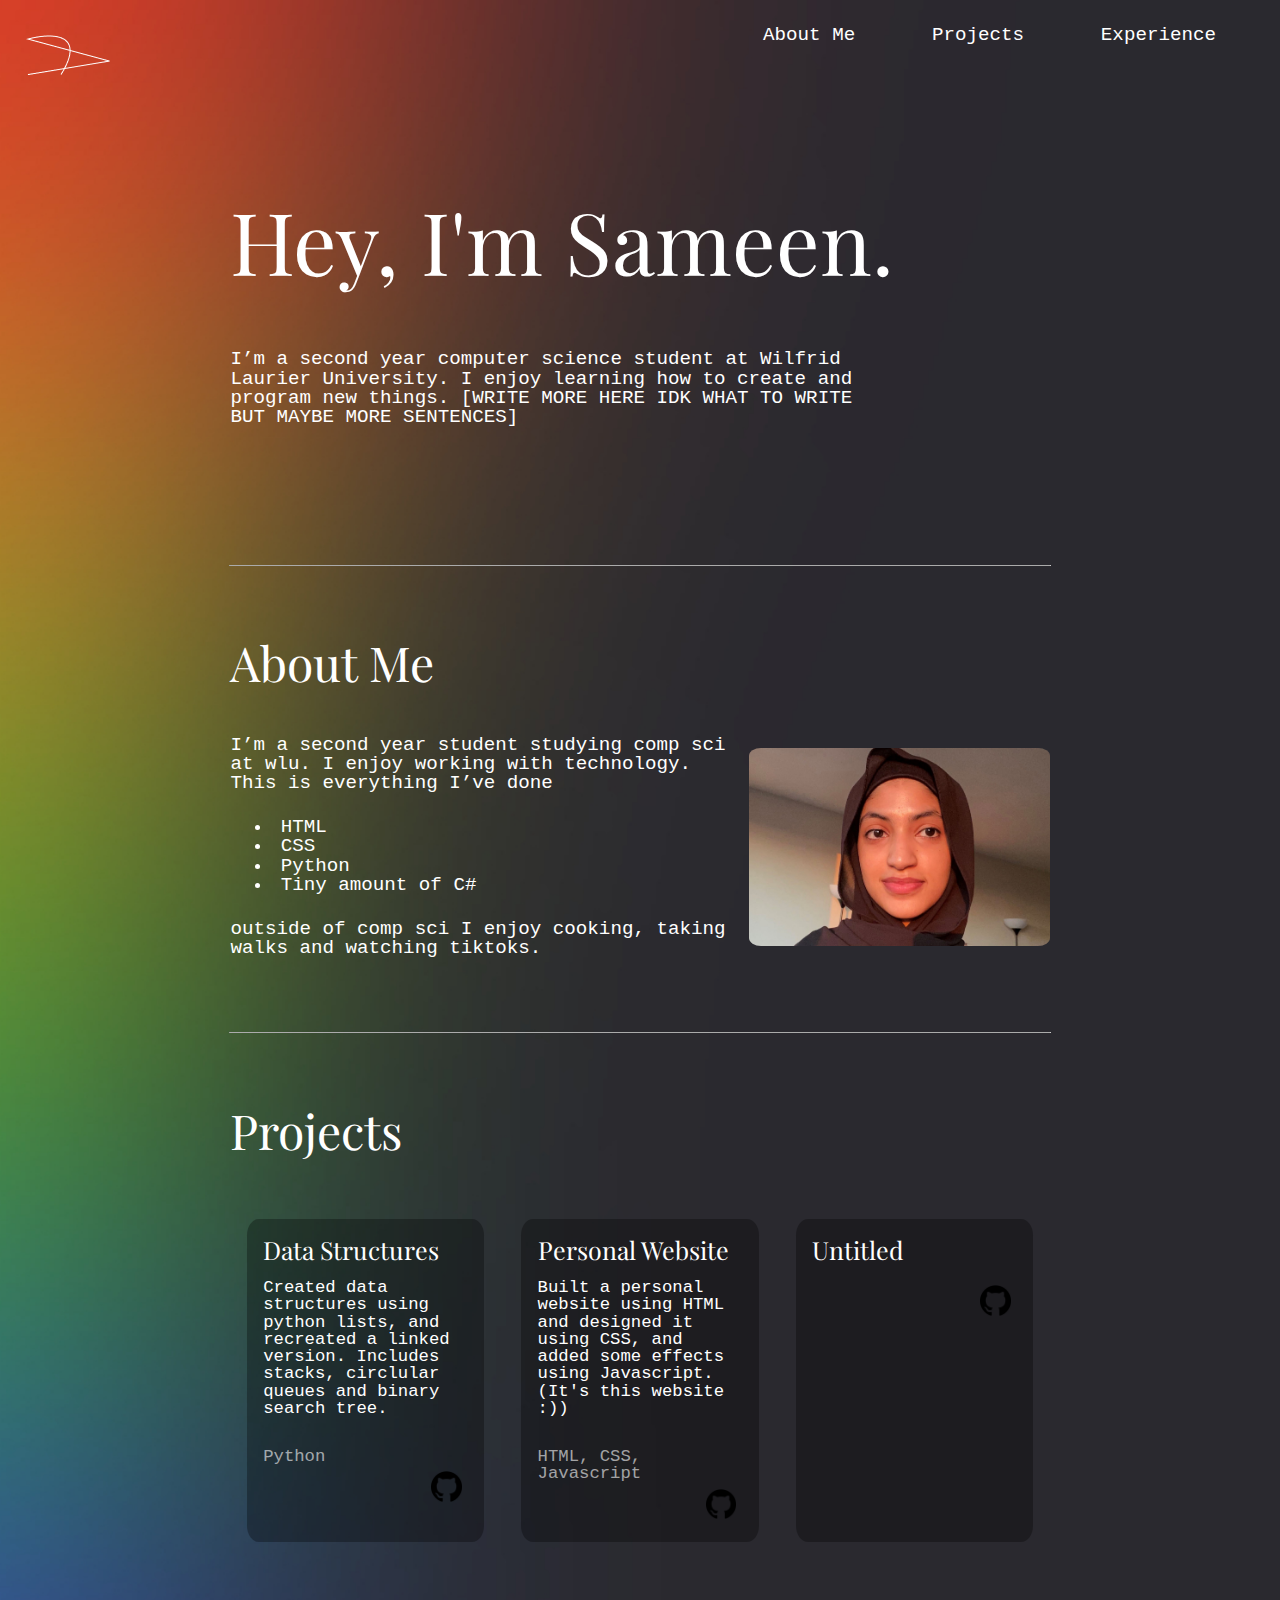
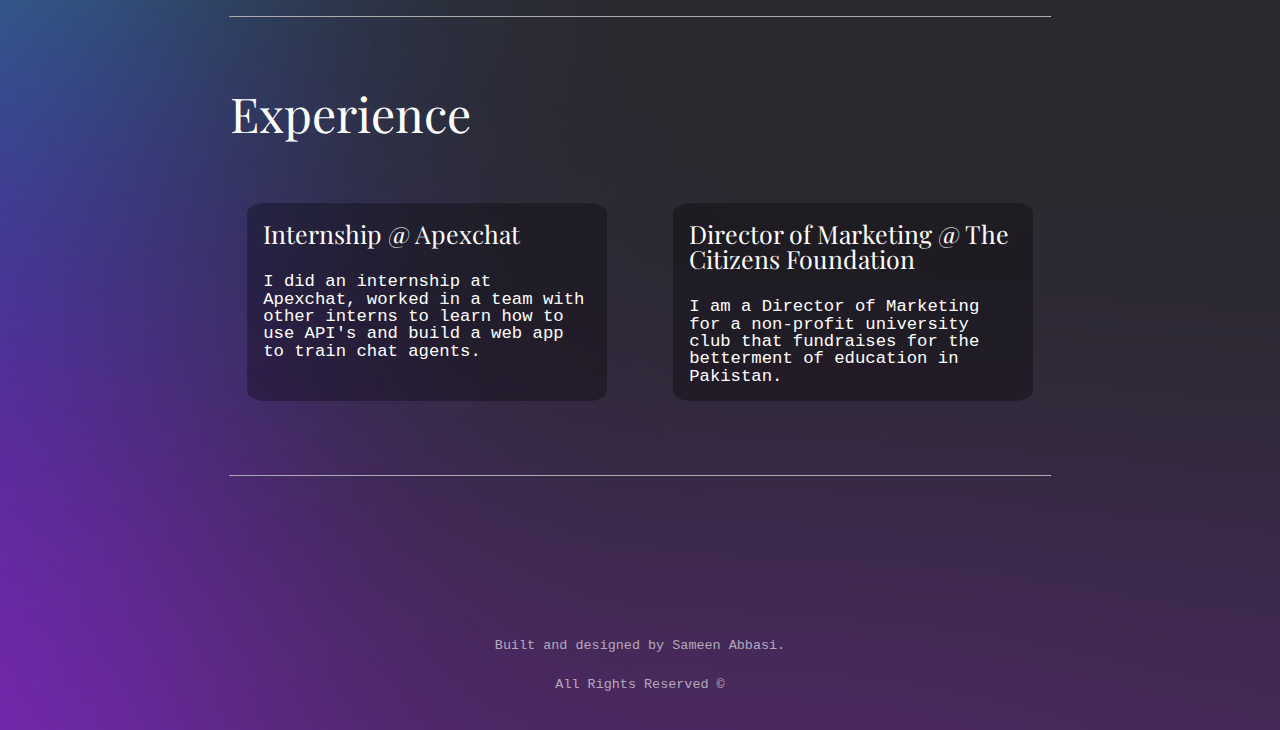
==== index.html @ a8743134 "Tried making it responsive." ====
<div class=""><!DOCTYPE html></div>
<html lang="en" class="">
<head>
    <meta charset="UTF-8">
    <meta http-equiv="X-UA-Compatible" content="IE=edge">
    <meta name="viewport" content="width=device-width, initial-scale=1.0">
    <link rel="stylesheet" href="main.css">
    <title>2.0</title>
</head>
<body>
    <div class="nav">
    <div id="logo">
        <a href="#">
            <img src="images/Vector1.png">
        </a>
    </div>
    <nav>
        <ul class="nav_links">
            <li><a class="buttons" href="#aboutme">About Me</a></li>
            <li><a class="buttons" href="#projects">Projects</a></li>
            <li><a class="buttons" href="#experience">Experience</a></li>
        </ul>
    </nav>
    </div>
    <div id= "header" class="header">
        <h1>Hey, I'm Sameen.</h1>
        <p>I’m a second year computer science student at Wilfrid Laurier University. 
            I enjoy learning how to create and program new things. 
            [WRITE MORE HERE IDK WHAT TO WRITE BUT MAYBE MORE SENTENCES]
        </p>
    </div>
    <hr>
    <div id="aboutme" class="content">
        <h2>About Me</h2>
        <div class="aboutme">
        <div class="aboutmetext"><p>I’m a second year student studying comp sci at wlu. I enjoy working with technology. This is everything I’ve done
            <ul class="list">
                <li>HTML</li>
                <li>CSS</li>
                <li>Python</li>
                <li>Tiny amount of C#</li>
            </ul>
            outside of comp sci I enjoy cooking, taking walks and watching tiktoks.
        </p></div>
        <div class="aboutmeimg"><img class="selfie" src="images/selfie.jpg"></div>
        </div>
    </div>
    <hr>
    <div id = "projects" class="content">
        <h2>Projects</h2>
        <div class="items">
            <div class="item">
                <h4>Data Structures</h4>
                <p>Created data structures using python lists, and recreated a 
                    linked version. Includes stacks, circlular queues and binary search tree.</p>
                <p class="tinytext">Python</p>
                <a href="https://github.com/sameenabbasi/Data-Structures-Python" target="_blank"><img src="images/github.png"></a>
            </div>
            <div class="item">
                <h4>Personal Website</h4>
                <p>Built a personal website using HTML and designed it using CSS, and added some effects using Javascript. (It's this website :))</p>
                <p class="tinytext">HTML, CSS, Javascript</p>
                <a><img src="images/github.png"></a>
            </div>
            <div class="item">
                <h4>Untitled</h4>
                <p></p>
                <a><img src="images/github.png"></a>
            </div>
        </div>
    </div>
    <hr>
    <div id= "experience" class="content">
        <h2>Experience</h2>
        <div class="items">
            <div class="item">
                <h4>Internship @ Apexchat</h4>
                <p>I did an internship at Apexchat, 
                    worked in a team with other interns to learn how 
                    to use API's and build a web app to train chat agents.</p>
            </div>
            <div class="item">
                <h4>Director of Marketing @ The Citizens Foundation</h4>
                <p>I am a Director of Marketing for a non-profit university club that fundraises 
                    for the betterment of education in Pakistan.</p>
            </div>
        </div>
    </div>
    <hr>
    <div class="footer">
        <p>Built and designed by Sameen Abbasi.</p>
        <p>All Rights Reserved &#169;</p>
    </div>
</body>
</html>
---- main.css ----
@import url('https://fonts.googleapis.com/css2?family=Playfair+Display:wght@600&display=swap');
html, body, div, span, applet, object, iframe,
h1, h2, h3, h4, h5, h6, p, blockquote, pre,
a, abbr, acronym, address, big, cite, code,
del, dfn, em, img, ins, kbd, q, s, samp,
small, strike, strong, sub, sup, tt, var,
b, u, i, center,
dl, dt, dd, ol, ul, li,
fieldset, form, label, legend,
table, caption, tbody, tfoot, thead, tr, th, td,
article, aside, canvas, details, embed, 
figure, figcaption, footer, header, hgroup, 
menu, nav, output, ruby, section, summary,
time, mark, audio, video {
	margin: 0;
	padding: 0;
	border: 0;
	font-size: 100%;
	font: inherit;
	vertical-align: baseline;
}
/* HTML5 display-role reset for older browsers */
article, aside, details, figcaption, figure, 
footer, header, hgroup, menu, nav, section {
	display: block;
}
body {
	line-height: 1;
}
ol, ul {
	list-style: none;
}
blockquote, q {
	quotes: none;
}
blockquote:before, blockquote:after,
q:before, q:after {
	content: '';
	content: none;
}
table {
	border-collapse: collapse;
	border-spacing: 0;
}
a {
    text-decoration: inherit;
    color: inherit;
}
html {
    scroll-behavior: smooth;
}

body {
    font-family: monospace, serif;
    background-image: url("images/bg.jpg");
    background-repeat: no-repeat;
    background-size: cover;
    color:white;
    font-size: 1.2em;
}

.nav {
    display: flex;
    justify-content: space-between;
    align-items: center;
    padding: 2%;
}
#logo a {
    position: fixed;
}
li a {
    margin: 2em;
}
li a:hover {
    text-decoration: underline 1px;
    text-underline-offset: 5px;
    cursor: pointer;
}
.nav_links {
    display:flex
}

hr {
    color: white;
    width: 64%;
    height: 0.1px;
    border-bottom:none;
    border-top-color: white;
}
.content, .header {
    margin:auto;
    width:64%;
}
#experience .item {
    max-width: 40%;
}
.content {
    padding: 3% 0% 5%;
}
.header {
    padding: 10% 0% 10%;
}
.header p {
    width: 80%;
}
h1 {
    font-size: 4.5em;
    padding-bottom:8%;
    font-family: "Playfair Display", serif;
}
p {
    width: 100%;
}
h2 {
    font-size: 2.5em;
    padding: 3% 0% 6%;
    font-family: "Playfair Display", serif;
}
.aboutme {
    display: flex;
    align-items: center;
    flex-direction: row;
}
.aboutmetext {
    width:100%;
}
.aboutmeimg {
    width:60%;
    border-radius:5%;
    margin-left:2%;
}
.content ul {
    margin: 5%;
}
.selfie {
    width:100%;
    border-radius: 4%;
}
.list {
    list-style: inside;
}
.items {
    display: flex;
    flex-direction: row;
    justify-content: space-between;
}
.item {
    margin: 2% 2% 0% 2%;
    background-color: rgba(0,0,0,0.3);
    border-radius: 5%;
    padding: 2%;
    max-width: 25%;
}
h4 {
    font-size:1.3em;
    padding: 1% 0% 8% 0%;
    font-family: "Playfair Display", serif;
}
.item p {
    font-size: 0.9em;
    vertical-align: center;
}
.item a img {
    padding: 3%;
    align-self: center;
    width: 15%;
    float:right;
}

.tinytext {
    font-size: 0.7em;
    color: rgba(255, 255, 255, 0.6);
    padding: 15% 0% 0% 0%;
}
.footer p{
    font-size: 0.7em;
    color: rgba(255, 255, 255, 0.6);
    padding: 2% 0% 0% 0%;
    text-align: center;
}
.footer {
    padding: 10% 0% 3% 0%;
}
@media (max-width: 1024px) {
    body {
        font-size: 1em;
    }
    h1 {
        font-size: 3em;
    }

}
    
@media (max-width: 768px) {
    .content, .header {
        width:80%;
    }
    .nav {
        max-width: 60%;
    }
    hr {
        width:80%;
    }
}
@media (max-width: 575px) {
    h1 {
        font-size: 3em;
    }
    h2 {
        font-size: 2em;
    }
    .content, .header {
        width: 80%;
    }
    .aboutme {
        flex-direction: column;
    }
    .aboutmeimg {
        width: 100%;
        padding-top: 5%;
    }
    .items {
        flex-direction: column;
        align-items: center;
    }
    .item {
        max-width: 80%;
        padding: 7%;
        margin:5%;
    }
    #experience .item {
        max-width: 80%;
    }
    #logo a {
        position:relative;
    }
}
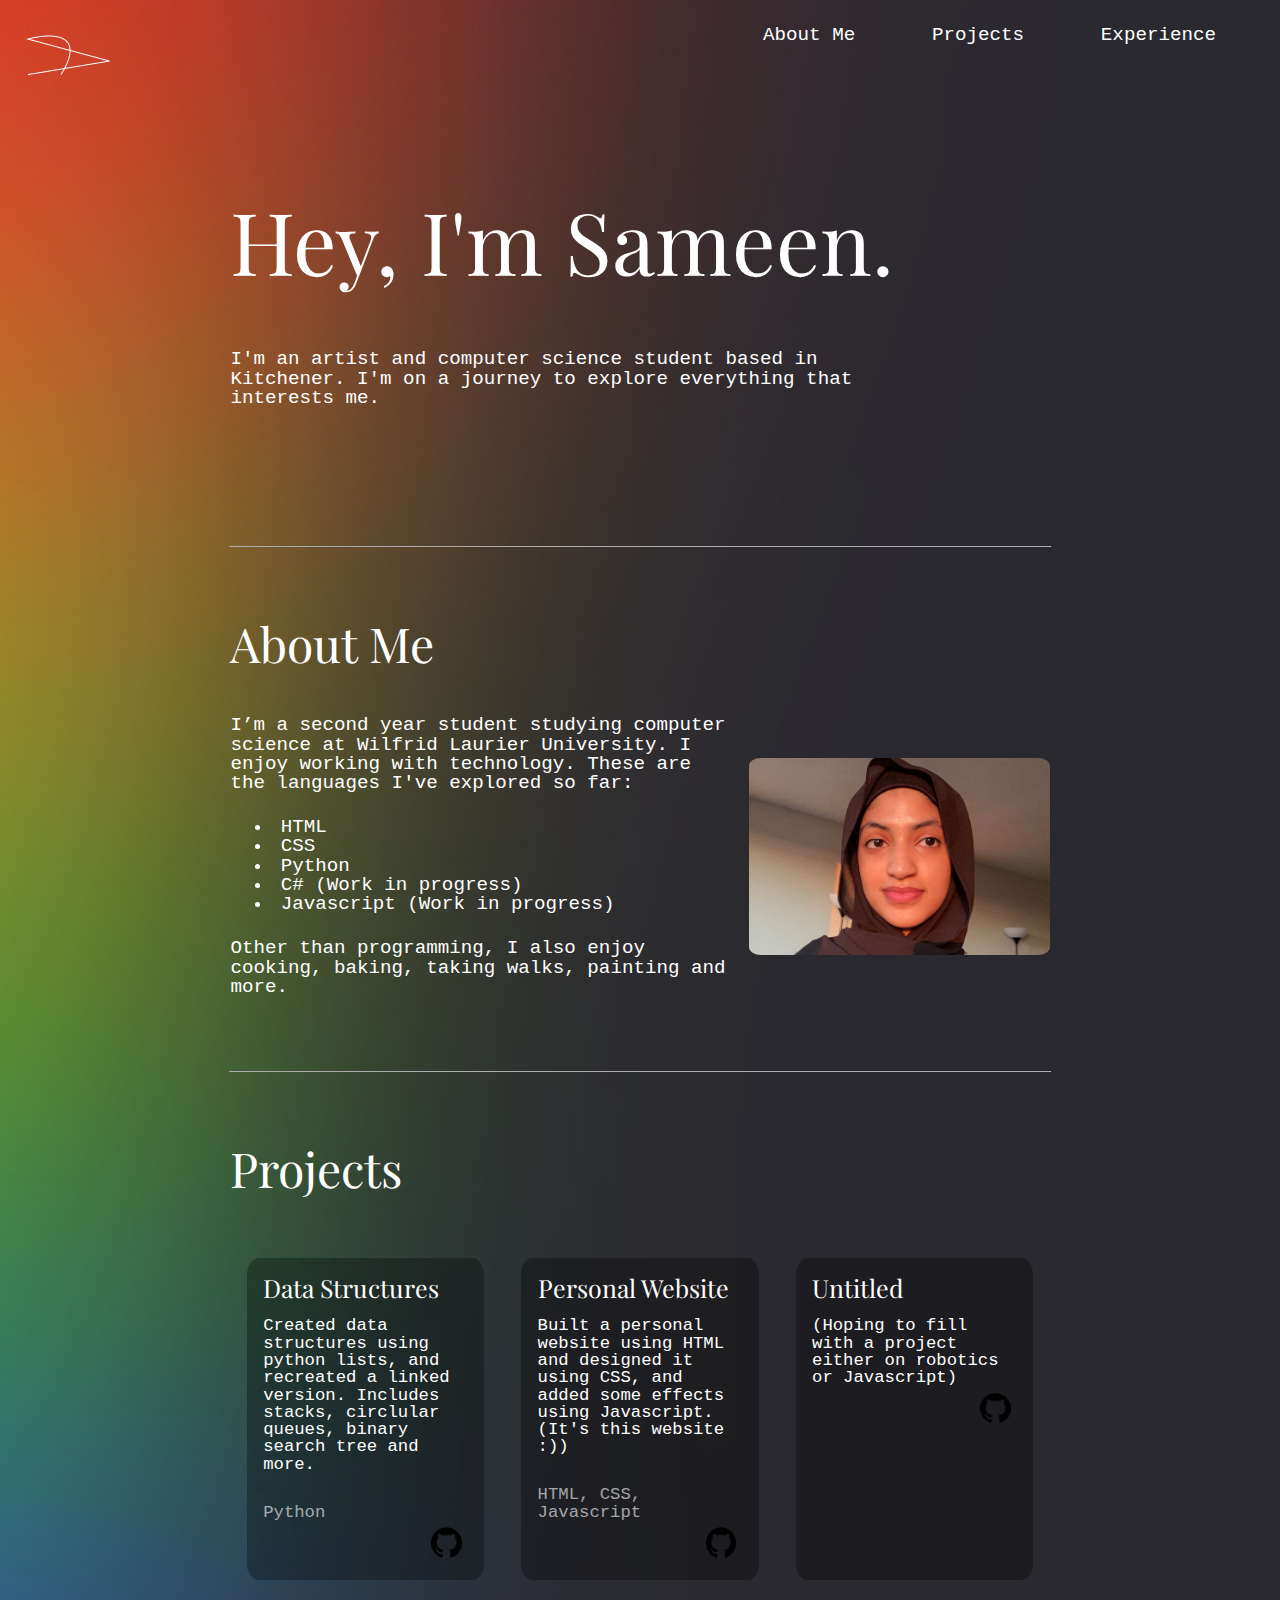
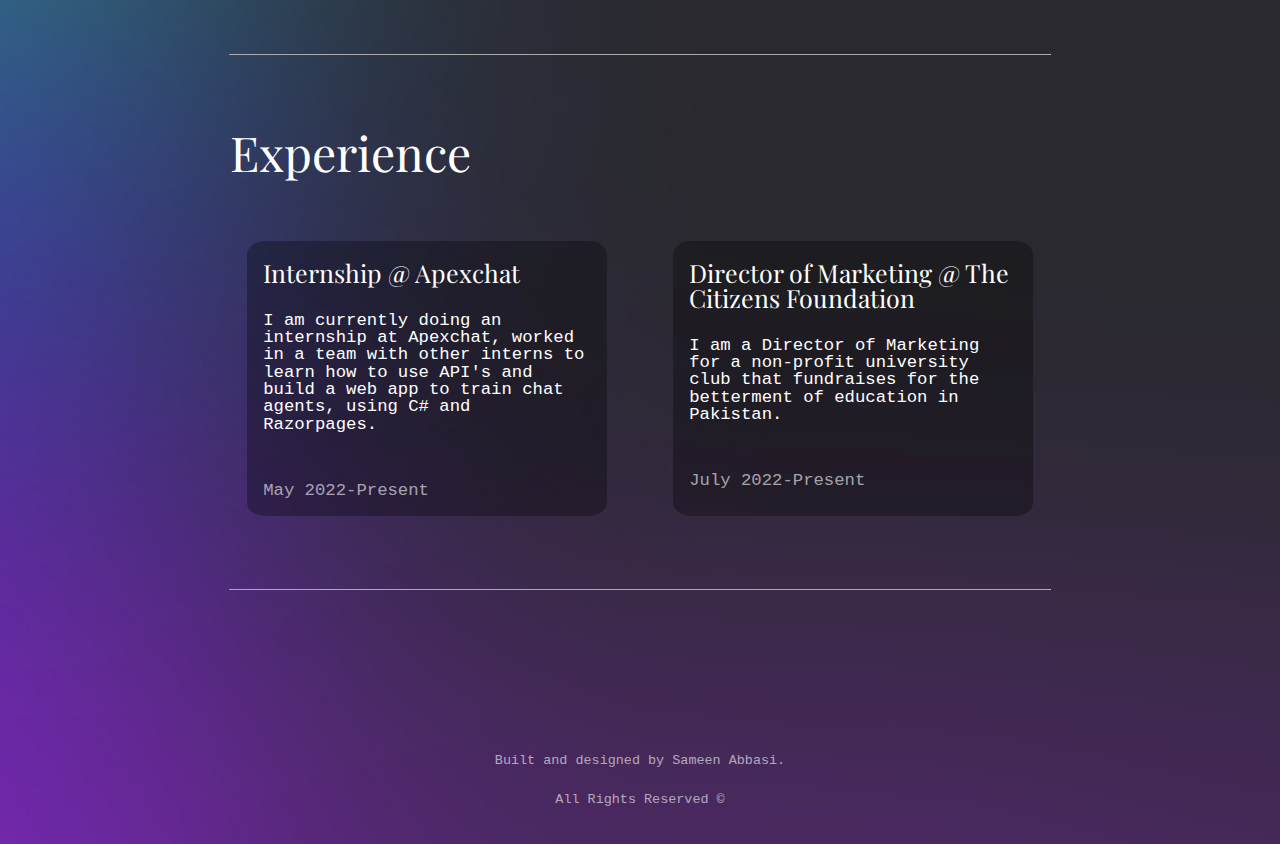
==== commit fa2ce249: "Fixed spacing in mobile" ====
--- a/index.html
+++ b/index.html
@@ -5,7 +5,8 @@
     <meta http-equiv="X-UA-Compatible" content="IE=edge">
     <meta name="viewport" content="width=device-width, initial-scale=1.0">
     <link rel="stylesheet" href="main.css">
-    <title>2.0</title>
+    <script src="app.js"></script>
+    <title>Sameen</title>
 </head>
 <body>
     <div class="nav">
@@ -24,23 +25,23 @@
     </div>
     <div id= "header" class="header">
         <h1>Hey, I'm Sameen.</h1>
-        <p>I’m a second year computer science student at Wilfrid Laurier University. 
-            I enjoy learning how to create and program new things. 
-            [WRITE MORE HERE IDK WHAT TO WRITE BUT MAYBE MORE SENTENCES]
+        <p>I'm an artist and computer science student based in Kitchener. I'm on a journey to explore everything that interests me.
         </p>
     </div>
     <hr>
     <div id="aboutme" class="content">
         <h2>About Me</h2>
         <div class="aboutme">
-        <div class="aboutmetext"><p>I’m a second year student studying comp sci at wlu. I enjoy working with technology. This is everything I’ve done
+        <div class="aboutmetext"><p>I’m a second year student studying computer science at Wilfrid Laurier University. I enjoy working 
+            with technology. These are the languages I've explored so far:
             <ul class="list">
                 <li>HTML</li>
                 <li>CSS</li>
                 <li>Python</li>
-                <li>Tiny amount of C#</li>
+                <li>C# (Work in progress)</li>
+                <li>Javascript (Work in progress)</li>
             </ul>
-            outside of comp sci I enjoy cooking, taking walks and watching tiktoks.
+            Other than programming, I also enjoy cooking, baking, taking walks, painting and more.
         </p></div>
         <div class="aboutmeimg"><img class="selfie" src="images/selfie.jpg"></div>
         </div>
@@ -52,7 +53,7 @@
             <div class="item">
                 <h4>Data Structures</h4>
                 <p>Created data structures using python lists, and recreated a 
-                    linked version. Includes stacks, circlular queues and binary search tree.</p>
+                    linked version. Includes stacks, circlular queues, binary search tree and more.</p>
                 <p class="tinytext">Python</p>
                 <a href="https://github.com/sameenabbasi/Data-Structures-Python" target="_blank"><img src="images/github.png"></a>
             </div>
@@ -60,11 +61,11 @@
                 <h4>Personal Website</h4>
                 <p>Built a personal website using HTML and designed it using CSS, and added some effects using Javascript. (It's this website :))</p>
                 <p class="tinytext">HTML, CSS, Javascript</p>
-                <a><img src="images/github.png"></a>
+                <a href="https://github.com/sameenabbasi/sameenabbasi.github.io" target="_blank"><img src="images/github.png"></a>
             </div>
             <div class="item">
                 <h4>Untitled</h4>
-                <p></p>
+                <p>(Hoping to fill with a project either on robotics or Javascript)</p>
                 <a><img src="images/github.png"></a>
             </div>
         </div>
@@ -75,14 +76,16 @@
         <div class="items">
             <div class="item">
                 <h4>Internship @ Apexchat</h4>
-                <p>I did an internship at Apexchat, 
+                <p>I am currently doing an internship at Apexchat, 
                     worked in a team with other interns to learn how 
-                    to use API's and build a web app to train chat agents.</p>
+                    to use API's and build a web app to train chat agents, using C# and Razorpages.</p>
+                <p class="tinytext">May 2022-Present</p>
             </div>
             <div class="item">
                 <h4>Director of Marketing @ The Citizens Foundation</h4>
                 <p>I am a Director of Marketing for a non-profit university club that fundraises 
                     for the betterment of education in Pakistan.</p>
+                <p class="tinytext">July 2022-Present</p>
             </div>
         </div>
     </div>
--- a/main.css
+++ b/main.css
@@ -196,28 +196,34 @@
         width:80%;
     }
     .nav {
-        max-width: 60%;
+        display: none;
     }
     hr {
         width:80%;
     }
+    li a {
+        margin: 1em;
+    }
 }
 @media (max-width: 575px) {
     h1 {
-        font-size: 3em;
+        font-size: 2.2em;
+        padding-top:15%;
     }
     h2 {
-        font-size: 2em;
+        font-size: 1.8em;
     }
     .content, .header {
         width: 80%;
     }
+    .header p {
+        width: 90%;
+    }
     .aboutme {
         flex-direction: column;
     }
     .aboutmeimg {
-        width: 100%;
-        padding-top: 5%;
+        display: none;
     }
     .items {
         flex-direction: column;
@@ -234,4 +240,7 @@
     #logo a {
         position:relative;
     }
+    .footer {
+        padding: 10% 0% 10% 0%;
+    }
 }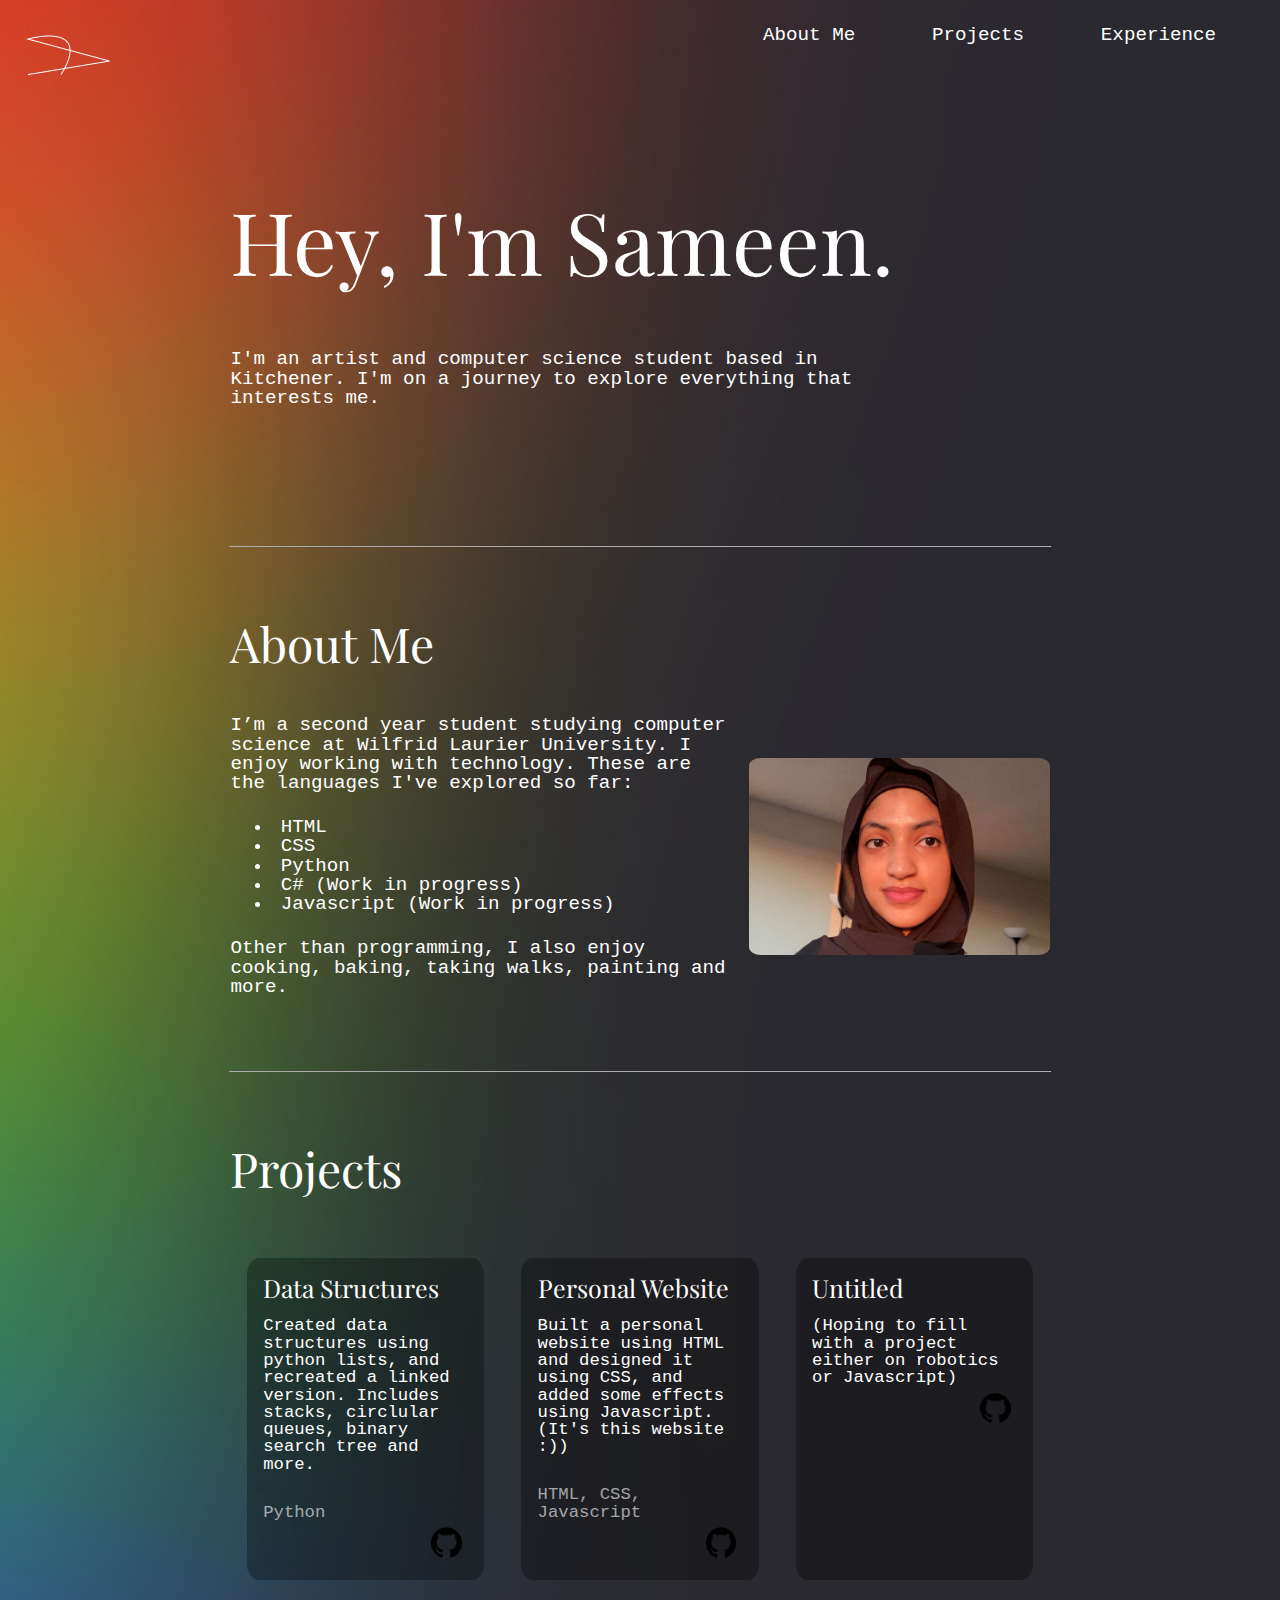
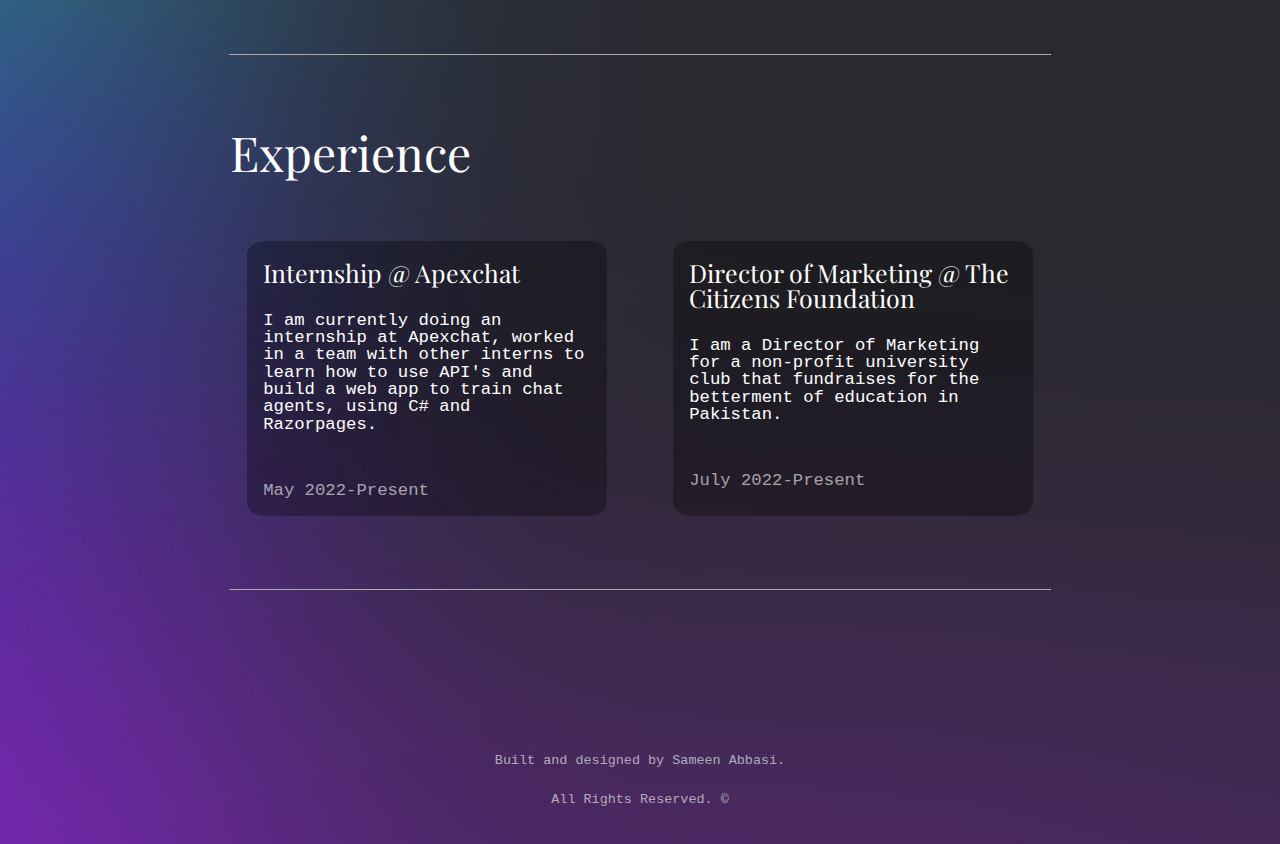
==== commit a6147062: "Minor changes" ====
--- a/index.html
+++ b/index.html
@@ -92,7 +92,7 @@
     <hr>
     <div class="footer">
         <p>Built and designed by Sameen Abbasi.</p>
-        <p>All Rights Reserved &#169;</p>
+        <p>All Rights Reserved. &#169;</p>
     </div>
 </body>
 </html>--- a/main.css
+++ b/main.css
@@ -208,7 +208,7 @@
 @media (max-width: 575px) {
     h1 {
         font-size: 2.2em;
-        padding-top:15%;
+        padding:25% 0% 15% 0%;
     }
     h2 {
         font-size: 1.8em;
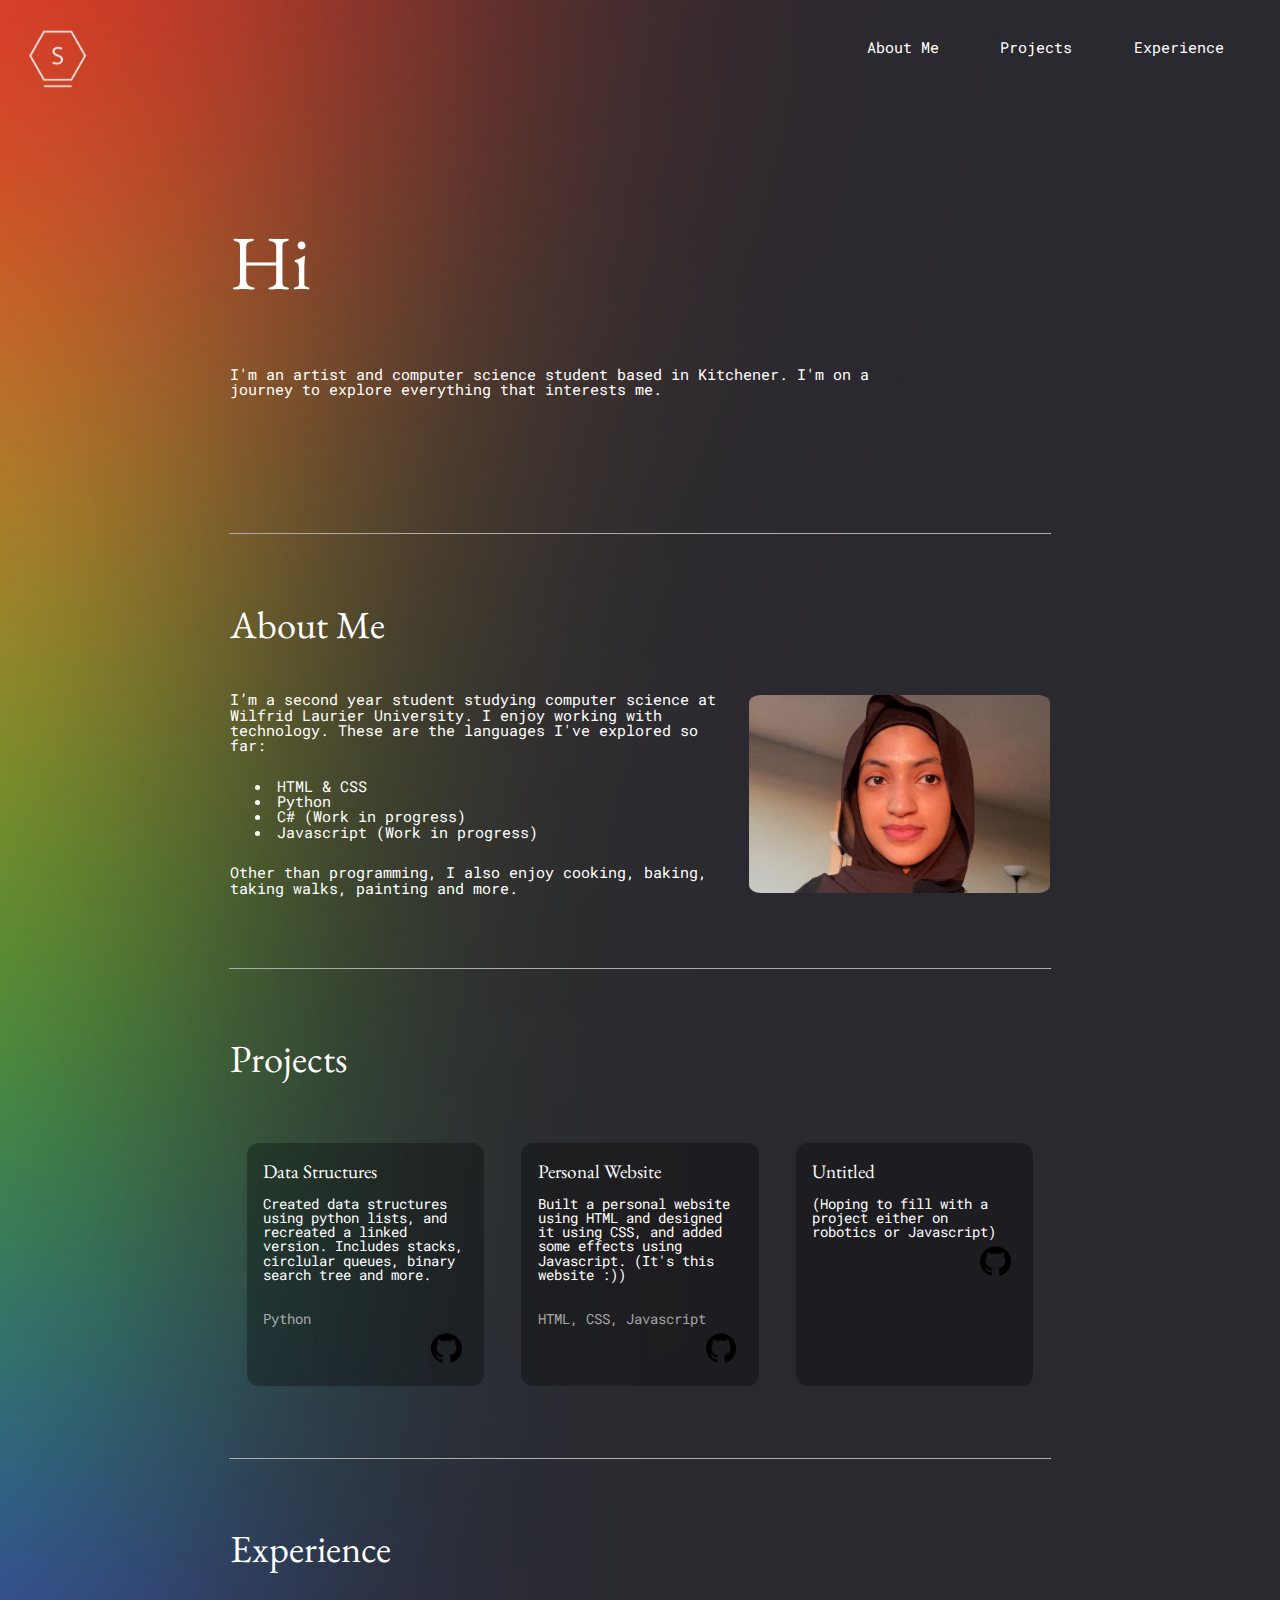
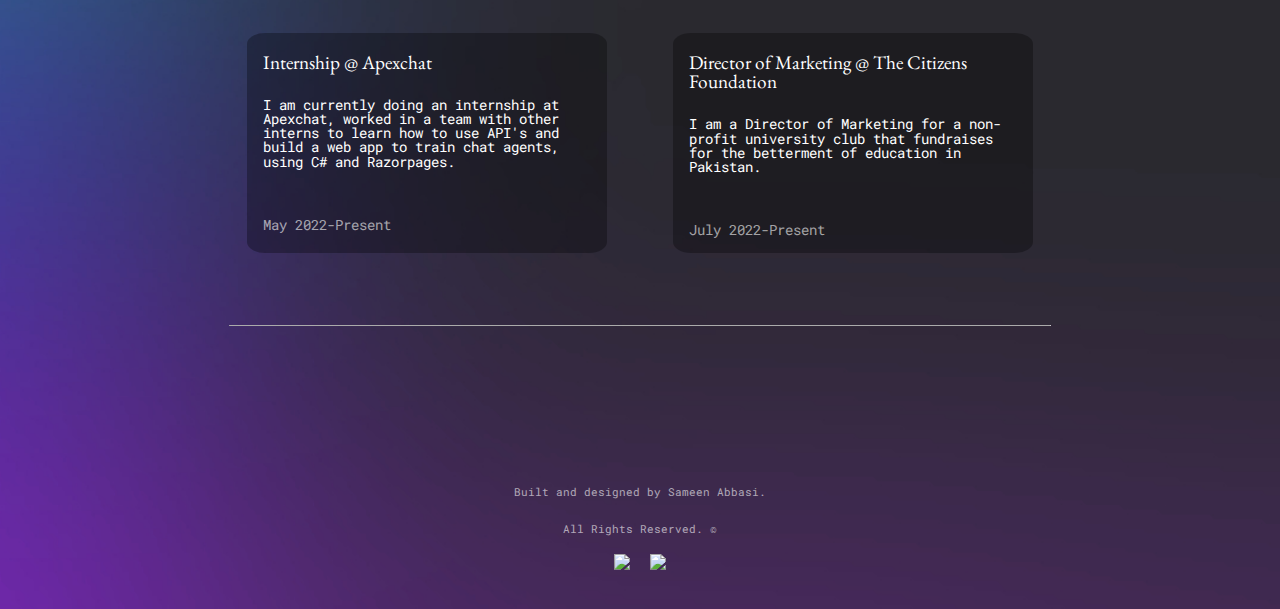
==== commit 073a884b: "Minor changes." ====
--- a/index.html
+++ b/index.html
@@ -5,6 +5,7 @@
     <meta http-equiv="X-UA-Compatible" content="IE=edge">
     <meta name="viewport" content="width=device-width, initial-scale=1.0">
     <link rel="stylesheet" href="main.css">
+    <link rel="icon" href="favicon.ico">
     <script src="app.js"></script>
     <title>Sameen</title>
 </head>
@@ -12,19 +13,19 @@
     <div class="nav">
     <div id="logo">
         <a href="#">
-            <img src="images/Vector1.png">
+            <img id="logoimg" src="images/icon.png">
         </a>
     </div>
-    <nav>
+    <div class="navbar">
         <ul class="nav_links">
             <li><a class="buttons" href="#aboutme">About Me</a></li>
             <li><a class="buttons" href="#projects">Projects</a></li>
             <li><a class="buttons" href="#experience">Experience</a></li>
         </ul>
-    </nav>
+    </div>
     </div>
     <div id= "header" class="header">
-        <h1>Hey, I'm Sameen.</h1>
+        <h1 id="typewriter"></h1><h1 id="blink">&#124;</h1>
         <p>I'm an artist and computer science student based in Kitchener. I'm on a journey to explore everything that interests me.
         </p>
     </div>
@@ -35,8 +36,7 @@
         <div class="aboutmetext"><p>I’m a second year student studying computer science at Wilfrid Laurier University. I enjoy working 
             with technology. These are the languages I've explored so far:
             <ul class="list">
-                <li>HTML</li>
-                <li>CSS</li>
+                <li>HTML & CSS</li>
                 <li>Python</li>
                 <li>C# (Work in progress)</li>
                 <li>Javascript (Work in progress)</li>
@@ -93,6 +93,10 @@
     <div class="footer">
         <p>Built and designed by Sameen Abbasi.</p>
         <p>All Rights Reserved. &#169;</p>
+        <div class="contact">
+            <a class="contactlinks" href="mailto:sameen.abbasi@hotmail.com"><img src="images/mail.png"></a>
+            <a class="contactlinks" href="https://www.instagram.com/sameen.aa/"><img src="images/insta.png"></a>
+        </div>
     </div>
 </body>
 </html>--- a/main.css
+++ b/main.css
@@ -1,4 +1,4 @@
-@import url('https://fonts.googleapis.com/css2?family=Playfair+Display:wght@600&display=swap');
+@import url('https://fonts.googleapis.com/css2?family=EB+Garamond&family=Roboto+Mono:wght@300&display=swap');
 html, body, div, span, applet, object, iframe,
 h1, h2, h3, h4, h5, h6, p, blockquote, pre,
 a, abbr, acronym, address, big, cite, code,
@@ -51,19 +51,22 @@
 }
 
 body {
-    font-family: monospace, serif;
+    font-family: "Roboto Mono", monospace;
     background-image: url("images/bg.jpg");
     background-repeat: no-repeat;
     background-size: cover;
     color:white;
-    font-size: 1.2em;
-}
-
+    font-size: 1.2vw;
+}
 .nav {
     display: flex;
     justify-content: space-between;
-    align-items: center;
+    align-items: flex-start;
     padding: 2%;
+    height: 5%;
+}
+#logo a img {
+    width: 20%;
 }
 #logo a {
     position: fixed;
@@ -77,9 +80,13 @@
     cursor: pointer;
 }
 .nav_links {
-    display:flex
-}
-
+    display:flex;
+    height: 100%;
+    align-items: center;
+}
+#blink {
+    padding: 0% 0% 0% 1%;
+}
 hr {
     color: white;
     width: 64%;
@@ -104,17 +111,18 @@
     width: 80%;
 }
 h1 {
-    font-size: 4.5em;
+    font-size: 6vw;
     padding-bottom:8%;
-    font-family: "Playfair Display", serif;
+    display: inline-block;
+    font-family: 'EB Garamond', serif;
 }
 p {
     width: 100%;
 }
 h2 {
-    font-size: 2.5em;
+    font-size: 3vw;
     padding: 3% 0% 6%;
-    font-family: "Playfair Display", serif;
+    font-family: 'EB Garamond', serif;
 }
 .aboutme {
     display: flex;
@@ -152,13 +160,12 @@
     max-width: 25%;
 }
 h4 {
-    font-size:1.3em;
+    font-size:1.5vw;
     padding: 1% 0% 8% 0%;
-    font-family: "Playfair Display", serif;
+    font-family: 'EB Garamond', serif;
 }
 .item p {
-    font-size: 0.9em;
-    vertical-align: center;
+    font-size: 1.1vw;
 }
 .item a img {
     padding: 3%;
@@ -181,6 +188,14 @@
 .footer {
     padding: 10% 0% 3% 0%;
 }
+.contact {
+    display: flex;
+    justify-content: center;
+    align-items: center;
+}
+.contactlinks {
+    padding: 20px 10px 0 10px;
+}
 @media (max-width: 1024px) {
     body {
         font-size: 1em;
@@ -194,6 +209,7 @@
 @media (max-width: 768px) {
     .content, .header {
         width:80%;
+        padding: 10% 0% 15% 0%;
     }
     .nav {
         display: none;
@@ -204,20 +220,37 @@
     li a {
         margin: 1em;
     }
+    h1 {
+        padding:25% 0% 15% 0%;
+        font-size: 12vw;
+    }
+    h2 {
+        font-size: 5vw;
+    }
+    h4 {
+        font-size: 3vw;
+    }
+    .item p, .tinytext, body {
+        font-size: 2vw;
+    }
 }
 @media (max-width: 575px) {
-    h1 {
-        font-size: 2.2em;
-        padding:25% 0% 15% 0%;
-    }
     h2 {
-        font-size: 1.8em;
-    }
-    .content, .header {
-        width: 80%;
+        font-size: 7vw;
+        padding: 0% 0% 10% 0%;
+    }
+    h4 {
+        font-size: 5vw;
+    }
+    .item p, .tinytext, body {
+        font-size: 4vw;
+    }
+    .header {
+        padding: 20% 0% 30% 0%;
     }
     .header p {
-        width: 90%;
+        width: 95%;
+        font-size: 4vw;
     }
     .aboutme {
         flex-direction: column;
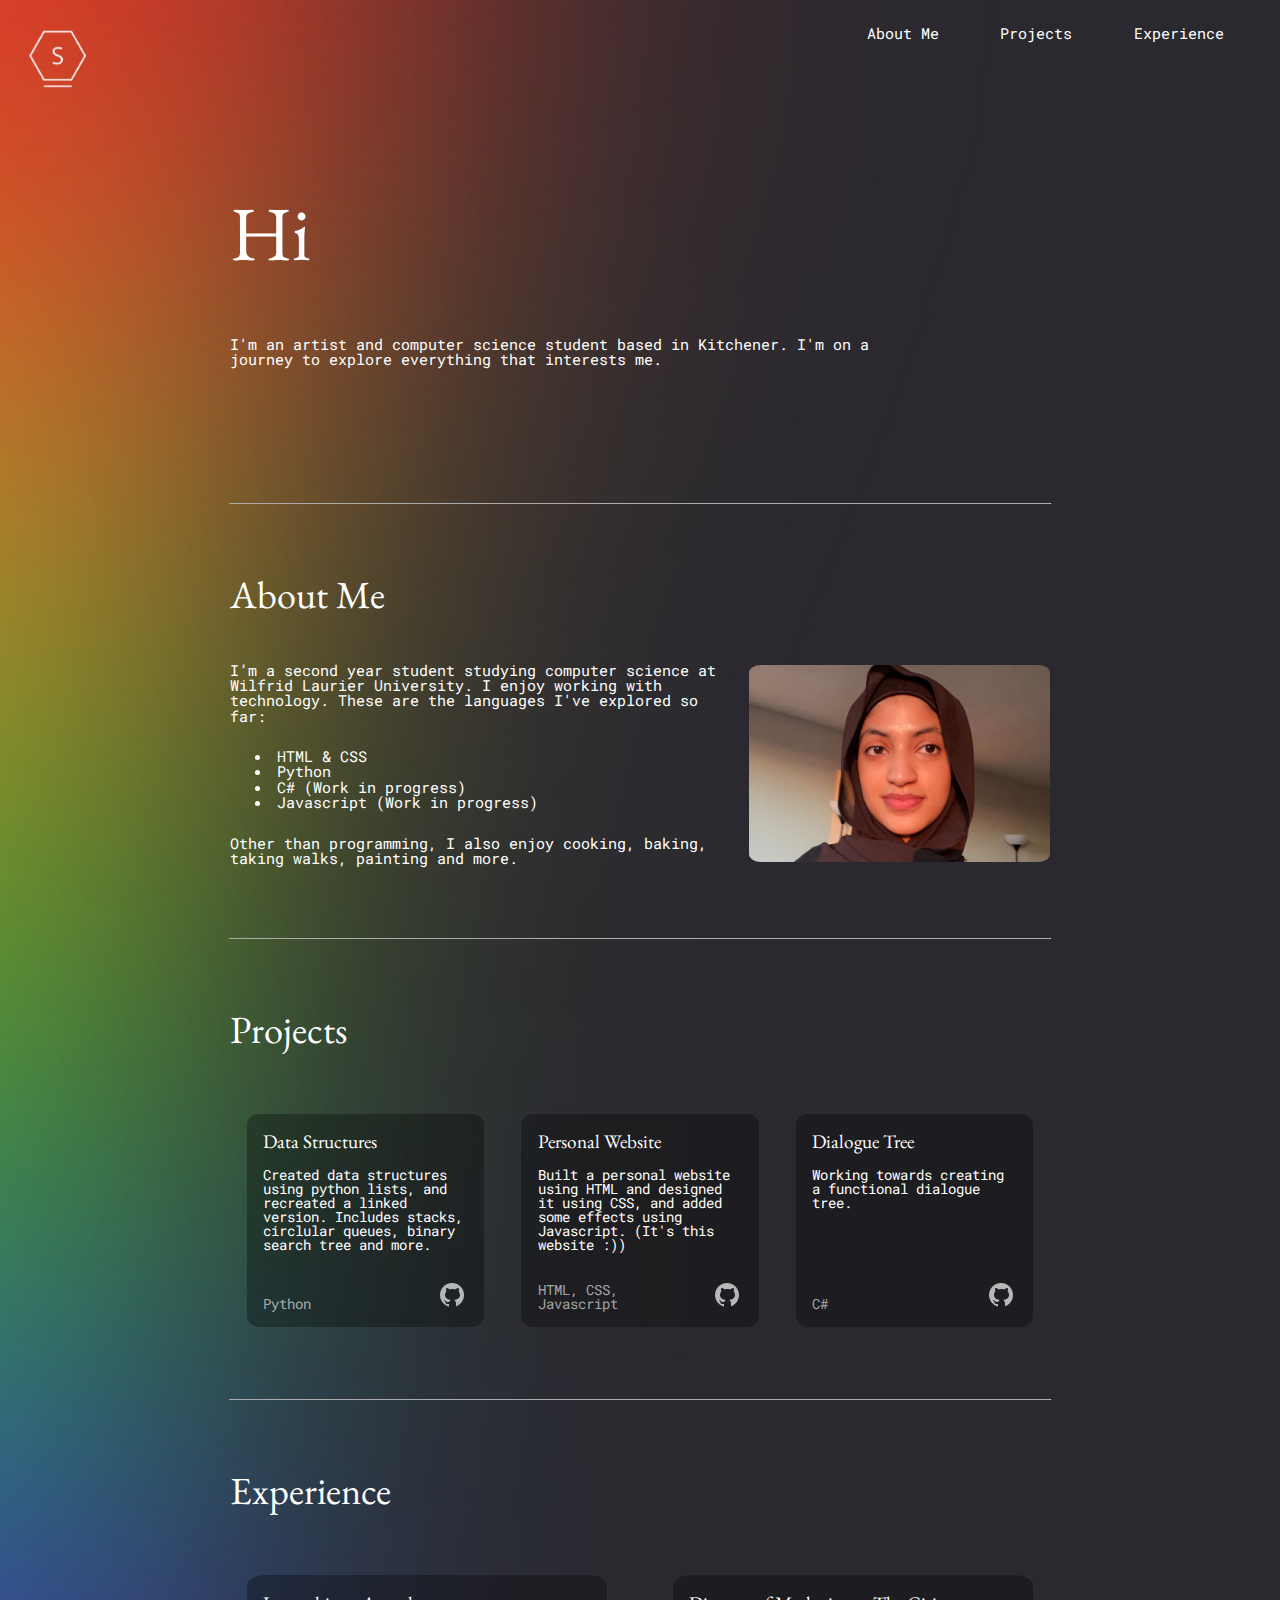
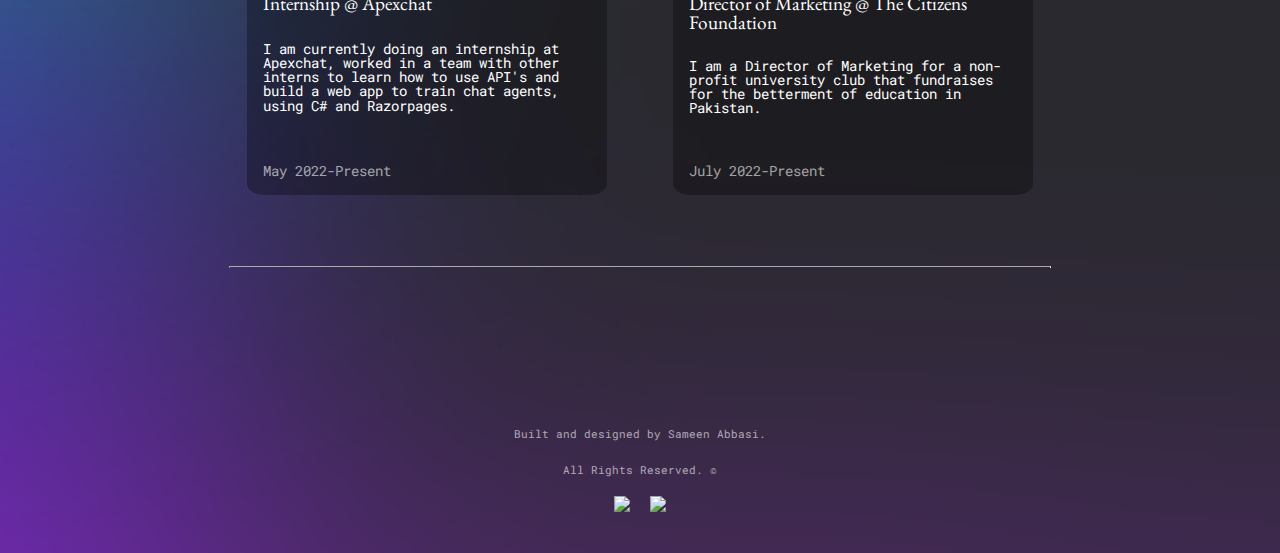
==== commit da8f0578: "Minor changes" ====
--- a/index.html
+++ b/index.html
@@ -1,89 +1,109 @@
-<div class=""><!DOCTYPE html></div>
-<html lang="en" class="">
+<!DOCTYPE html>
+<html>
 <head>
     <meta charset="UTF-8">
     <meta http-equiv="X-UA-Compatible" content="IE=edge">
     <meta name="viewport" content="width=device-width, initial-scale=1.0">
     <link rel="stylesheet" href="main.css">
-    <link rel="icon" href="favicon.ico">
+    <link rel="icon" href="images/favicon.png">
     <script src="app.js"></script>
     <title>Sameen</title>
 </head>
 <body>
     <div class="nav">
-    <div id="logo">
-        <a href="#">
-            <img id="logoimg" src="images/icon.png">
-        </a>
+        <div id="logo">
+            <a href="#">
+                <img id="logoimg" src="images/icon.png">
+            </a>
+        </div>
+        <div class="navbar">
+            <ul class="nav_links">
+                <li><a class="buttons" href="#aboutme">About Me</a></li>
+                <li><a class="buttons" href="#projects">Projects</a></li>
+                <li><a class="buttons" href="#experience">Experience</a></li>
+            </ul>
+        </div>
     </div>
-    <div class="navbar">
-        <ul class="nav_links">
-            <li><a class="buttons" href="#aboutme">About Me</a></li>
-            <li><a class="buttons" href="#projects">Projects</a></li>
-            <li><a class="buttons" href="#experience">Experience</a></li>
-        </ul>
-    </div>
-    </div>
-    <div id= "header" class="header">
-        <h1 id="typewriter"></h1><h1 id="blink">&#124;</h1>
-        <p>I'm an artist and computer science student based in Kitchener. I'm on a journey to explore everything that interests me.
+    <div id="header" class="header">
+        <h1 id="typewriter"></h1>
+        <h1 id="blink">&#124;</h1>
+        <p>I'm an artist and computer science student based in Kitchener. I'm on a journey to explore everything that
+            interests me.
         </p>
     </div>
     <hr>
     <div id="aboutme" class="content">
         <h2>About Me</h2>
         <div class="aboutme">
-        <div class="aboutmetext"><p>I’m a second year student studying computer science at Wilfrid Laurier University. I enjoy working 
-            with technology. These are the languages I've explored so far:
-            <ul class="list">
-                <li>HTML & CSS</li>
-                <li>Python</li>
-                <li>C# (Work in progress)</li>
-                <li>Javascript (Work in progress)</li>
-            </ul>
-            Other than programming, I also enjoy cooking, baking, taking walks, painting and more.
-        </p></div>
-        <div class="aboutmeimg"><img class="selfie" src="images/selfie.jpg"></div>
+            <div class="aboutmetext">
+                <p>I’m a second year student studying computer science at Wilfrid Laurier University. I enjoy working
+                    with technology. These are the languages I've explored so far:
+                <ul class="list">
+                    <li>HTML & CSS</li>
+                    <li>Python</li>
+                    <li>C# (Work in progress)</li>
+                    <li>Javascript (Work in progress)</li>
+                </ul>
+                Other than programming, I also enjoy cooking, baking, taking walks, painting and more.
+                </p>
+            </div>
+            <div class="aboutmeimg"><img class="selfie" src="images/selfie.jpg"></div>
         </div>
     </div>
     <hr>
-    <div id = "projects" class="content">
+    <div id="projects" class="content">
         <h2>Projects</h2>
         <div class="items">
             <div class="item">
-                <h4>Data Structures</h4>
-                <p>Created data structures using python lists, and recreated a 
-                    linked version. Includes stacks, circlular queues, binary search tree and more.</p>
-                <p class="tinytext">Python</p>
-                <a href="https://github.com/sameenabbasi/Data-Structures-Python" target="_blank"><img src="images/github.png"></a>
+                <div class="text">
+                    <h4>Data Structures</h4>
+                    <p>Created data structures using python lists, and recreated a
+                        linked version. Includes stacks, circlular queues, binary search tree and more.</p>
+                </div>
+                <div class="tinybox">
+                    <p class="tinytext">Python</p>
+                    <a href="https://github.com/sameenabbasi/Data-Structures-Python" target="_blank"><img
+                            src="images/github.png"></a>
+                </div>
             </div>
             <div class="item">
-                <h4>Personal Website</h4>
-                <p>Built a personal website using HTML and designed it using CSS, and added some effects using Javascript. (It's this website :))</p>
-                <p class="tinytext">HTML, CSS, Javascript</p>
-                <a href="https://github.com/sameenabbasi/sameenabbasi.github.io" target="_blank"><img src="images/github.png"></a>
+                <div class="text">
+                    <h4>Personal Website</h4>
+                    <p>Built a personal website using HTML and designed it using CSS, and added some effects using
+                        Javascript. (It's this website :))</p>
+                </div>
+                <div class="tinybox">
+                    <p class="tinytext">HTML, CSS, Javascript</p>
+                    <a href="https://github.com/sameenabbasi/sameenabbasi.github.io" target="_blank"><img
+                            src="images/github.png"></a>
+                </div>
             </div>
             <div class="item">
-                <h4>Untitled</h4>
-                <p>(Hoping to fill with a project either on robotics or Javascript)</p>
-                <a><img src="images/github.png"></a>
+                <div class="text">
+                    <h4>Dialogue Tree</h4>
+                    <p>Working towards creating a functional dialogue tree.</p>
+                </div>
+                <div class="tinybox">
+                    <p class="tinytext">C#</p>
+                    <a><img src="images/github.png"></a>
+                </div>
             </div>
         </div>
     </div>
     <hr>
-    <div id= "experience" class="content">
+    <div id="experience" class="content">
         <h2>Experience</h2>
         <div class="items">
             <div class="item">
                 <h4>Internship @ Apexchat</h4>
-                <p>I am currently doing an internship at Apexchat, 
-                    worked in a team with other interns to learn how 
+                <p>I am currently doing an internship at Apexchat,
+                    worked in a team with other interns to learn how
                     to use API's and build a web app to train chat agents, using C# and Razorpages.</p>
                 <p class="tinytext">May 2022-Present</p>
             </div>
             <div class="item">
                 <h4>Director of Marketing @ The Citizens Foundation</h4>
-                <p>I am a Director of Marketing for a non-profit university club that fundraises 
+                <p>I am a Director of Marketing for a non-profit university club that fundraises
                     for the betterment of education in Pakistan.</p>
                 <p class="tinytext">July 2022-Present</p>
             </div>
--- a/main.css
+++ b/main.css
@@ -84,9 +84,7 @@
     height: 100%;
     align-items: center;
 }
-#blink {
-    padding: 0% 0% 0% 1%;
-}
+
 hr {
     color: white;
     width: 64%;
@@ -101,6 +99,17 @@
 #experience .item {
     max-width: 40%;
 }
+.text {
+    display: flex;
+    flex-direction: column;
+    align-items: flex-start;
+}
+.tinybox {
+    display: inline-flex;
+    flex-direction: row;
+    align-items: flex-end;
+    justify-content: space-between;
+} 
 .content {
     padding: 3% 0% 5%;
 }
@@ -158,6 +167,9 @@
     border-radius: 5%;
     padding: 2%;
     max-width: 25%;
+    display: flex;
+    flex-direction: column;
+    justify-content: space-between;
 }
 h4 {
     font-size:1.5vw;
@@ -170,14 +182,17 @@
 .item a img {
     padding: 3%;
     align-self: center;
-    width: 15%;
+    width: 30px;
     float:right;
 }
-
+#experience .items .item .tinytext {
+    width:max-content;
+}
 .tinytext {
     font-size: 0.7em;
     color: rgba(255, 255, 255, 0.6);
     padding: 15% 0% 0% 0%;
+    width: min-content;
 }
 .footer p{
     font-size: 0.7em;
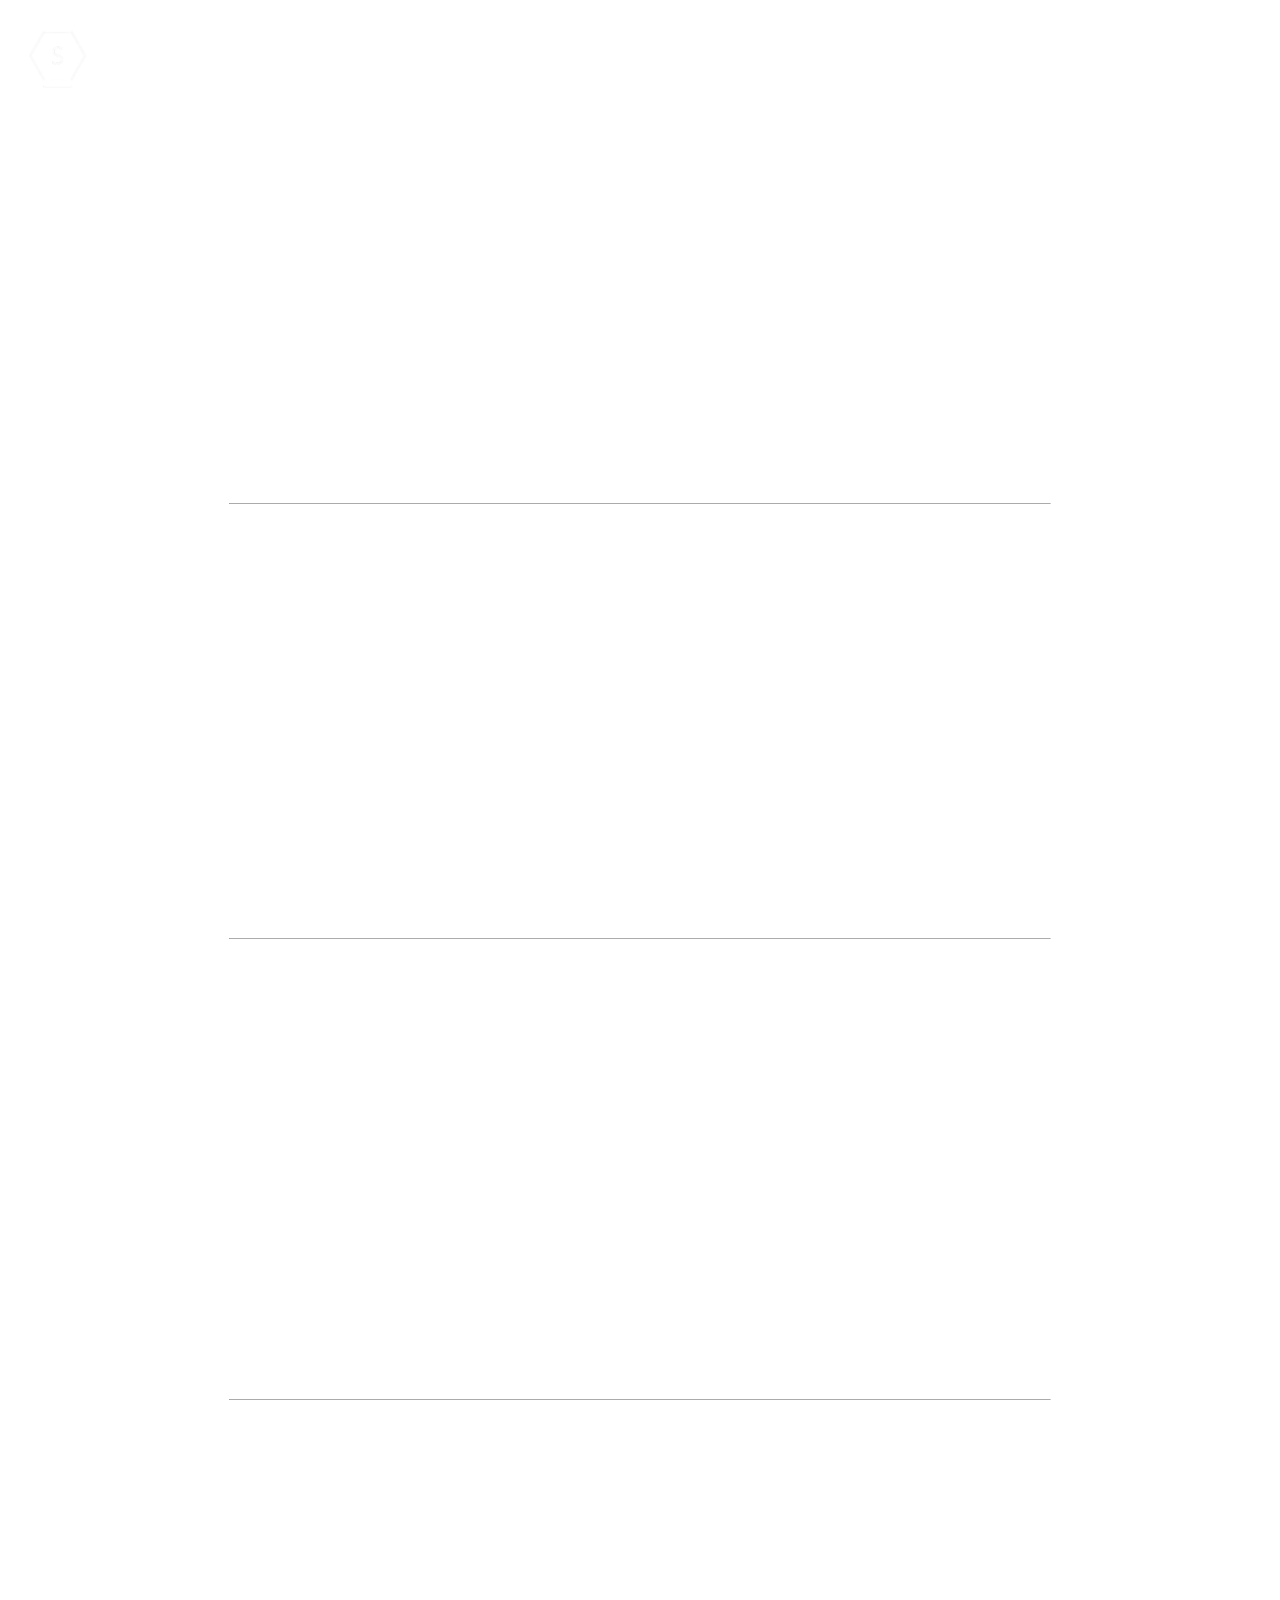
==== commit 78f5baf3: "Testing" ====
--- a/index.html
+++ b/index.html
@@ -10,6 +10,10 @@
     <title>Sameen</title>
 </head>
 <body>
+    <div class="d1"></div>
+    <div class="d2"></div>
+    <div class="d3"></div>
+    </div>
     <div class="nav">
         <div id="logo">
             <a href="#">
@@ -32,7 +36,8 @@
         </p>
     </div>
     <hr>
-    <div id="aboutme" class="content">
+    <section>
+    <div id="aboutme" class="content reveal">
         <h2>About Me</h2>
         <div class="aboutme">
             <div class="aboutmetext">
@@ -51,7 +56,9 @@
         </div>
     </div>
     <hr>
-    <div id="projects" class="content">
+    </section>
+    <section>
+    <div id="projects" class="content reveal">
         <h2>Projects</h2>
         <div class="items">
             <div class="item">
@@ -91,7 +98,9 @@
         </div>
     </div>
     <hr>
-    <div id="experience" class="content">
+    </section>
+    <section>
+    <div id="experience" class="content reveal">
         <h2>Experience</h2>
         <div class="items">
             <div class="item">
@@ -110,6 +119,7 @@
         </div>
     </div>
     <hr>
+</section>
     <div class="footer">
         <p>Built and designed by Sameen Abbasi.</p>
         <p>All Rights Reserved. &#169;</p>
--- a/main.css
+++ b/main.css
@@ -49,27 +49,66 @@
 html {
     scroll-behavior: smooth;
 }
-
 body {
     font-family: "Roboto Mono", monospace;
-    background-image: url("images/bg.jpg");
+    background-image: url("images/bg.png");
     background-repeat: no-repeat;
     background-size: cover;
     color:white;
     font-size: 1.2vw;
 }
+.d2, .d1, .d3 {
+    width: 20%;
+    height: 20%;
+    animation-duration: 10s;
+    animation-iteration-count: infinite;
+    animation-direction: alternate;
+    padding: 5%;
+    filter: blur(30vh);
+    position: absolute;
+}
+.d1 {
+    animation-name: d1;
+    left: 5%;
+}
+.d2 {
+    animation-name: d2;
+    left:-15%;
+    top: 5%;
+}
+.d3 {
+    animation-name: d3;
+    top: 40%;
+    left:-10%;
+}
+@keyframes d3 {
+    from {background-color: #fda400;}
+    to {background-color: #f50505; }
+}
+@keyframes d1 {
+    from {background-color:  #ff0d00;}
+    to {background-color: #5720b5;}
+}
+@keyframes d2 {
+    from {background-color: #ef1010;}
+    to {background-color: #a912a9;}
+}
 .nav {
     display: flex;
     justify-content: space-between;
     align-items: flex-start;
     padding: 2%;
     height: 5%;
+    position:relative;
 }
 #logo a img {
     width: 20%;
 }
 #logo a {
     position: fixed;
+}
+#logo {
+    background: transparent;
 }
 li a {
     margin: 2em;
@@ -91,10 +130,12 @@
     height: 0.1px;
     border-bottom:none;
     border-top-color: white;
+    position: relative;
 }
 .content, .header {
     margin:auto;
     width:64%;
+    position:relative
 }
 #experience .item {
     max-width: 40%;
@@ -112,6 +153,7 @@
 } 
 .content {
     padding: 3% 0% 5%;
+    scroll-margin-top: 10em;
 }
 .header {
     padding: 10% 0% 10%;
@@ -163,7 +205,7 @@
 }
 .item {
     margin: 2% 2% 0% 2%;
-    background-color: rgba(0,0,0,0.3);
+    background-color: rgba(0, 0, 0, 0.15);
     border-radius: 5%;
     padding: 2%;
     max-width: 25%;
@@ -211,6 +253,16 @@
 .contactlinks {
     padding: 20px 10px 0 10px;
 }
+.reveal {
+    position:relative;
+    transform: translateY(75px);
+    opacity: 0;
+    transition:all 2s;
+}
+.reveal.active {
+    transform: translateY(0px);
+    opacity: 1;
+}
 @media (max-width: 1024px) {
     body {
         font-size: 1em;
@@ -226,8 +278,15 @@
         width:80%;
         padding: 10% 0% 15% 0%;
     }
-    .nav {
+    .navbar {
         display: none;
+    }
+    #logo {
+        display:block;
+        margin: 5%;
+    }
+    #logo a {
+        position: relative;
     }
     hr {
         width:80%;
@@ -250,6 +309,28 @@
     }
 }
 @media (max-width: 575px) {
+    body {
+        background-image: url("images/mbg.png");
+    }
+    .d2, .d1, .d3 {
+        width: 40%;
+        height: 20%;
+        filter: blur(18vh);
+    }
+    .d1 {
+        animation-name: d1;
+        left: 30%;
+    }
+    .d2 {
+        animation-name: d2;
+        left:-15%;
+        top: 15%;
+    }
+    .d3 {
+        animation-name: d3;
+        top: 50%;
+        left:-10%;
+    }
     h2 {
         font-size: 7vw;
         padding: 0% 0% 10% 0%;
@@ -261,7 +342,7 @@
         font-size: 4vw;
     }
     .header {
-        padding: 20% 0% 30% 0%;
+        padding: 5% 0% 30% 0%;
     }
     .header p {
         width: 95%;
@@ -291,4 +372,4 @@
     .footer {
         padding: 10% 0% 10% 0%;
     }
-}+}
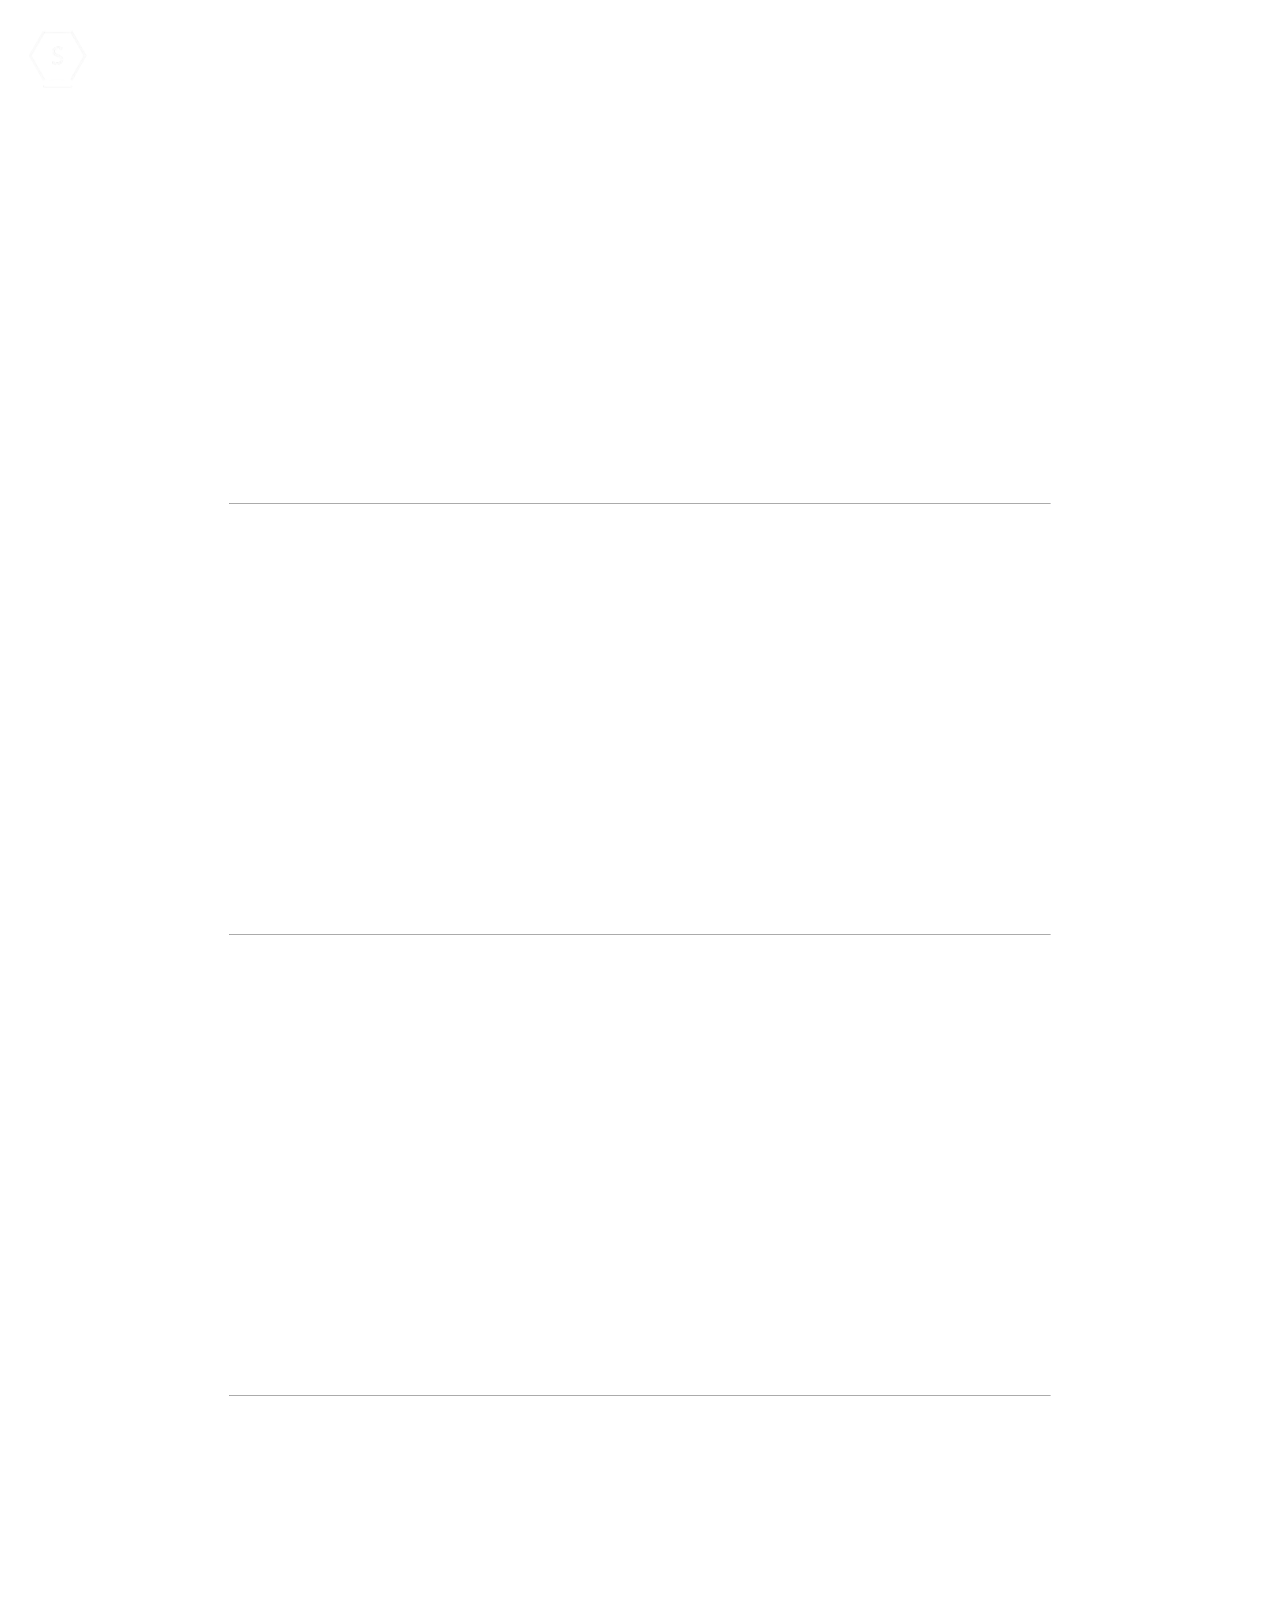
==== commit 934cc85a: "Updated index.html" ====
--- a/index.html
+++ b/index.html
@@ -10,10 +10,6 @@
     <title>Sameen</title>
 </head>
 <body>
-    <div class="d1"></div>
-    <div class="d2"></div>
-    <div class="d3"></div>
-    </div>
     <div class="nav">
         <div id="logo">
             <a href="#">
@@ -31,7 +27,7 @@
     <div id="header" class="header">
         <h1 id="typewriter"></h1>
         <h1 id="blink">&#124;</h1>
-        <p>I'm an artist and computer science student based in Kitchener. I'm on a journey to explore everything that
+        <p>I'm a computer science student and I'm on a journey to explore everything that
             interests me.
         </p>
     </div>
@@ -41,15 +37,14 @@
         <h2>About Me</h2>
         <div class="aboutme">
             <div class="aboutmetext">
-                <p>I’m a second year student studying computer science at Wilfrid Laurier University. I enjoy working
-                    with technology. These are the languages I've explored so far:
+                <p>I’m a second year student studying computer science at Wilfrid Laurier University. These are the languages I've explored so far:
                 <ul class="list">
                     <li>HTML & CSS</li>
                     <li>Python</li>
                     <li>C# (Work in progress)</li>
                     <li>Javascript (Work in progress)</li>
                 </ul>
-                Other than programming, I also enjoy cooking, baking, taking walks, painting and more.
+                Other than programming, I enjoy cooking, hanging out with friends and trying new things.
                 </p>
             </div>
             <div class="aboutmeimg"><img class="selfie" src="images/selfie.jpg"></div>
@@ -92,7 +87,7 @@
                 </div>
                 <div class="tinybox">
                     <p class="tinytext">C#</p>
-                    <a><img src="images/github.png"></a>
+                    <!-- <a><img src="images/github.png"></a> -->
                 </div>
             </div>
         </div>
@@ -104,18 +99,17 @@
         <h2>Experience</h2>
         <div class="items">
             <div class="item">
-                <h4>Internship @ Apexchat</h4>
-                <p>I am currently doing an internship at Apexchat,
-                    worked in a team with other interns to learn how
-                    to use API's and build a web app to train chat agents, using C# and Razorpages.</p>
-                <p class="tinytext">May 2022-Present</p>
+                <h4>Co-President @ The Citizens Foundation</h4>
+                <p>Co-President for a non-profit university club that fundraises
+                    for the betterment of education in Pakistan. </p>
+                <p class="tinytext">July 2022-Present</p>
             </div>
             <div class="item">
-                <h4>Director of Marketing @ The Citizens Foundation</h4>
-                <p>I am a Director of Marketing for a non-profit university club that fundraises
-                    for the betterment of education in Pakistan.</p>
-                <p class="tinytext">July 2022-Present</p>
+                <h4>Intstructional Assistant @ Wilfrid Laurier University</h4>
+                <p>Guide students to complete their lab through communicating lab materials in a simplified way.</p>
+                <p class="tinytext">May 2022-August 2022</p>
             </div>
+            
         </div>
     </div>
     <hr>
--- a/main.css
+++ b/main.css
@@ -65,6 +65,7 @@
     animation-direction: alternate;
     padding: 5%;
     filter: blur(30vh);
+    -webkit-filter: blur(25vh);
     position: absolute;
 }
 .d1 {
@@ -316,6 +317,7 @@
         width: 40%;
         height: 20%;
         filter: blur(18vh);
+        -webkit-filter: blur(18vh);
     }
     .d1 {
         animation-name: d1;
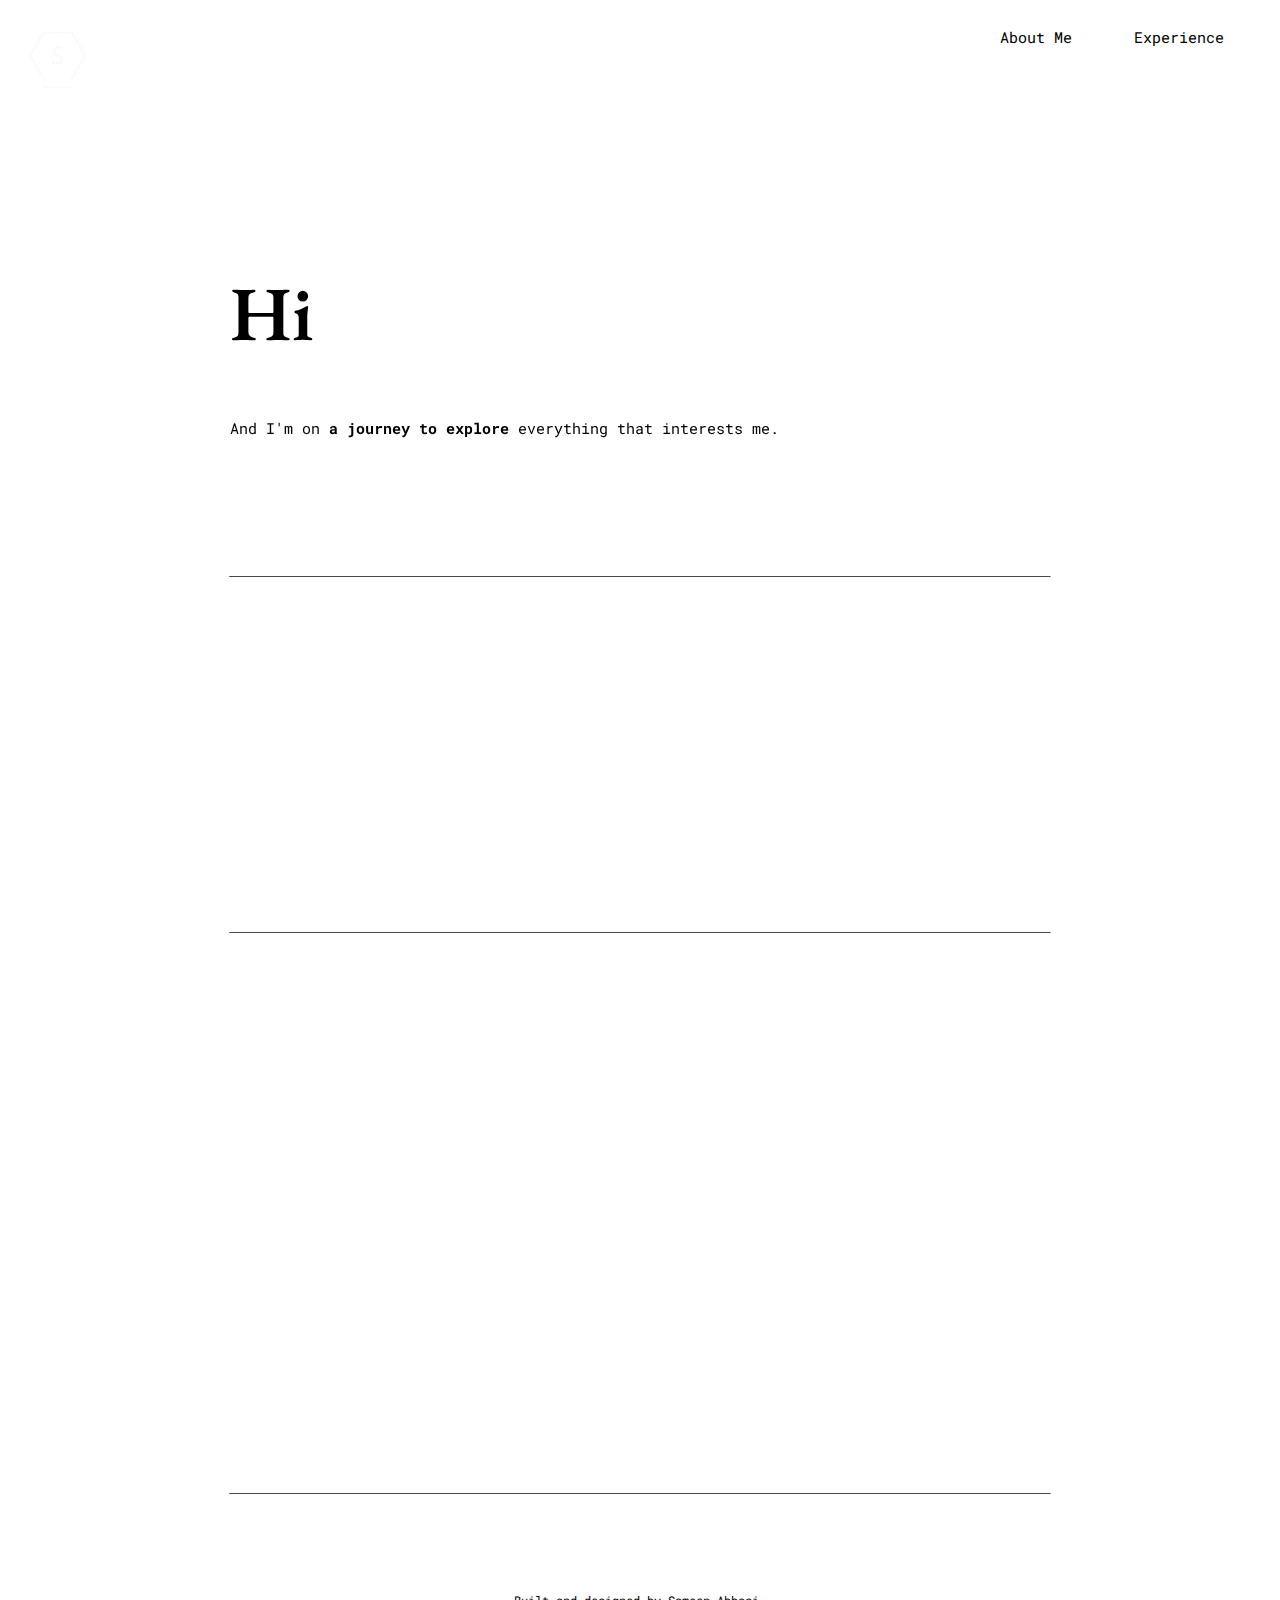
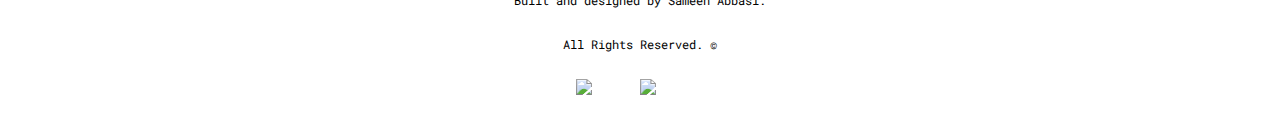
==== commit cb5cb840: "Bug fixes" ====
--- a/index.html
+++ b/index.html
@@ -18,39 +18,93 @@
         </div>
         <div class="navbar">
             <ul class="nav_links">
-                <li><a class="buttons" href="#aboutme">About Me</a></li>
-                <li><a class="buttons" href="#projects">Projects</a></li>
-                <li><a class="buttons" href="#experience">Experience</a></li>
+                <li><a class="buttons" href="aboutme.html">About Me</a></li>
+                <li><a class="buttons" href="aboutme.html#experience">Experience</a></li>
             </ul>
         </div>
     </div>
     <div id="header" class="header">
         <h1 id="typewriter"></h1>
         <h1 id="blink">&#124;</h1>
-        <p>I'm a computer science student and I'm on a journey to explore everything that
-            interests me.
+        <p>And I'm on <b>a journey to explore</b> everything that interests me.
         </p>
     </div>
     <hr>
     <section>
     <div id="aboutme" class="content reveal">
-        <h2>About Me</h2>
         <div class="aboutme">
             <div class="aboutmetext">
-                <p>I’m a second year student studying computer science at Wilfrid Laurier University. These are the languages I've explored so far:
-                <ul class="list">
-                    <li>HTML & CSS</li>
-                    <li>Python</li>
-                    <li>C# (Work in progress)</li>
-                    <li>Javascript (Work in progress)</li>
-                </ul>
-                Other than programming, I enjoy cooking, hanging out with friends and trying new things.
-                </p>
-            </div>
-            <div class="aboutmeimg"><img class="selfie" src="images/selfie.jpg"></div>
+                <a href="aboutme.html">
+                <h2>Human, Dreamer, and Lifelong Learner</h2>
+                <p class="second">I value <b>empathy, integrity and kindness</b> above all else. These values
+                     guide my approach to problem solving and the continuous journey of life.</p>
+                    </a>
+                    </div>
+            <div class="aboutmeimg"><img class="draw" src="images/draw.png"></div>
         </div>
     </div>
     <hr>
+    </section>
+    <section id="projects" class="content reveal">
+        <div class="pro">
+            <div id="projecttext" >
+                <a href="mytransit.html">
+                <h2>
+                    MyTransit
+                </h2>
+                <p>
+                    A  dedicated app for Ontario citizens with disabilities, provides instant 
+                    accessibility information for a smoother and more inclusive transportation experience.
+                </p>
+            </a>
+            </div>
+            <a href="mytransit.html">
+            <video width="200" muted playsinline loop autoplay>
+                <source src="images/mytransit.mp4" type="video/mp4">
+              Your browser does not support the video tag.
+              </video>
+            </a>
+        </div>
+
+        <div class="pro" id="nd">
+        <div id="projecttext" >
+            <a href="scanpure.html">
+            <h2>
+                ScanPure
+            </h2>
+            <p>
+                ScanPure is a user-friendly app that employs a barcode scanner 
+                to efficiently determine the Halal status of grocery store items.
+            </p>
+        </a>
+        </div>
+        <a href="scanpure.html">
+        <video width="200" muted loop playsinline autoplay>
+            <source src="images/scanpure.mp4" type="video/mp4">
+          Your browser does not support the video tag.
+          </video>
+        </a>
+    </div>
+    </section>
+<!--
+    <section>
+        <div id="experience" class="content reveal">
+            <h2>Experience</h2>
+            <div class="items">
+                <div class="item">
+                    <h4>User Experience Designer @ Ministry of Transportation</h4>
+                    <p>In my role as a Junior UX Designer, I lead user research, define project requirements, and create prototypes for user-centric solutions.</p>
+                    <p class="tinytext">Sept 2023-Dec 2023</p>
+                </div>
+                <div class="item">
+                    <h4>Intstructional Assistant @ Wilfrid Laurier University</h4>
+                    <p>Guide students to complete their lab through communicating lab materials in a simplified way.</p>
+                    <p class="tinytext">Sept 2022-August 2023</p>
+                </div>
+                
+            </div>
+        </div>
+        <hr>
     </section>
     <section>
     <div id="projects" class="content reveal">
@@ -87,39 +141,21 @@
                 </div>
                 <div class="tinybox">
                     <p class="tinytext">C#</p>
-                    <!-- <a><img src="images/github.png"></a> -->
+                     <a><img src="images/github.png"></a> 
                 </div>
             </div>
         </div>
     </div>
     <hr>
     </section>
-    <section>
-    <div id="experience" class="content reveal">
-        <h2>Experience</h2>
-        <div class="items">
-            <div class="item">
-                <h4>Co-President @ The Citizens Foundation</h4>
-                <p>Co-President for a non-profit university club that fundraises
-                    for the betterment of education in Pakistan. </p>
-                <p class="tinytext">July 2022-Present</p>
-            </div>
-            <div class="item">
-                <h4>Intstructional Assistant @ Wilfrid Laurier University</h4>
-                <p>Guide students to complete their lab through communicating lab materials in a simplified way.</p>
-                <p class="tinytext">May 2022-August 2022</p>
-            </div>
-            
-        </div>
-    </div>
-    <hr>
-</section>
+-->
+<hr>
     <div class="footer">
         <p>Built and designed by Sameen Abbasi.</p>
         <p>All Rights Reserved. &#169;</p>
         <div class="contact">
             <a class="contactlinks" href="mailto:sameen.abbasi@hotmail.com"><img src="images/mail.png"></a>
-            <a class="contactlinks" href="https://www.instagram.com/sameen.aa/"><img src="images/insta.png"></a>
+            <a class="contactlinks" href="https://ca.linkedin.com/in/sameen-abbasi-354a83222"><img src="images/linkedin.png"></a>
         </div>
     </div>
 </body>
--- a/main.css
+++ b/main.css
@@ -54,45 +54,100 @@
     background-image: url("images/bg.png");
     background-repeat: no-repeat;
     background-size: cover;
-    color:white;
+    color: #000;
     font-size: 1.2vw;
 }
-.d2, .d1, .d3 {
-    width: 20%;
-    height: 20%;
-    animation-duration: 10s;
-    animation-iteration-count: infinite;
-    animation-direction: alternate;
-    padding: 5%;
-    filter: blur(30vh);
-    -webkit-filter: blur(25vh);
+.prof {
+    background-image: url("images/bgpro.png");
+    background-repeat: no-repeat;
+    background-size: cover;
+}
+#nd{
+    display: flex;
+    flex-direction: row-reverse;
+    flex-wrap: nowrap;
+    align-items: center;
+    margin-top: 15%;
+}
+#nd #projecttext {
+    margin-left:10%;
+}
+#nd video{
+    border-radius:13%;
+}
+.selfie{
+    width: 30%;
+    margin-left: 5%;
+    border-radius: 7%;
+    border-style: solid;
+    border-color: white;
+    border-width: medium;
+}
+
+#myImg, #myImg2, #myImg3, #myImg4 {
+    border-radius: 8%;
+    border-color: #f1f1f1;
+    border-width: medium;
+    border-style: solid;
+    cursor: pointer;
+    transition: 0.3s;
+  }
+  #myImg{
+    width:60%;
+  }
+  #myImg2, #myImg3,#myImg4 {
+    width: 40%;
+  }
+  
+  #myImg:hover {opacity: 0.7;}
+  #myImg2:hover {opacity: 0.7;}
+  #myImg3:hover {opacity: 0.7;}
+  #myImg4:hover {opacity: 0.7;}
+  
+  /* The Modal (background) */
+  .modal {
+    display: none; /* Hidden by default */
+    position: fixed; /* Stay in place */
+    z-index: 1; /* Sit on top */
+    padding-top: 100px; /* Location of the box */
+    left: 0;
+    top: 0;
+    width: 100%; /* Full width */
+    height: 100%; /* Full height */
+    overflow: auto; /* Enable scroll if needed */
+    background-color: rgb(0,0,0); /* Fallback color */
+    background-color: rgba(0,0,0,0.9); /* Black w/ opacity */
+  }
+  
+  /* Modal Content (image) */
+  .modal-content {
+    margin: auto;
+    display: block;
+    width: 80%;
+    max-width: 700px;
+  }
+
+  .close {
     position: absolute;
-}
-.d1 {
-    animation-name: d1;
-    left: 5%;
-}
-.d2 {
-    animation-name: d2;
-    left:-15%;
-    top: 5%;
-}
-.d3 {
-    animation-name: d3;
-    top: 40%;
-    left:-10%;
-}
-@keyframes d3 {
-    from {background-color: #fda400;}
-    to {background-color: #f50505; }
-}
-@keyframes d1 {
-    from {background-color:  #ff0d00;}
-    to {background-color: #5720b5;}
-}
-@keyframes d2 {
-    from {background-color: #ef1010;}
-    to {background-color: #a912a9;}
+    top: 15px;
+    right: 35px;
+    color: #f1f1f1;
+    font-size: 40px;
+    font-weight: bold;
+    transition: 0.3s;
+  }
+  .close:hover,
+.close:focus {
+  color: #bbb;
+  text-decoration: none;
+  cursor: pointer;
+}
+
+.pics{
+    display:flex;
+    gap:5%;
+    padding-top: 5%;
+    padding-bottom: 3%;
 }
 .nav {
     display: flex;
@@ -102,6 +157,10 @@
     height: 5%;
     position:relative;
 }
+.nav li {
+    list-style: none;
+    width:max-content;
+}
 #logo a img {
     width: 20%;
 }
@@ -119,18 +178,89 @@
     text-underline-offset: 5px;
     cursor: pointer;
 }
+
+.pro {
+    display: flex;
+    flex-direction: row;
+    flex-wrap: nowrap;
+    align-items: center;
+}
+.propage{
+    width:64%;
+    justify-content: center;
+    padding-bottom: 5%;
+    padding-top:5%;
+    margin:auto;
+}
+#titlepro{
+    position: relative;
+    display: flex;
+    align-items: center;
+}
+.challenge{
+    display: flex;
+    flex-direction: column;
+    margin-right:5%;
+}
+#chal {
+    display: flex;
+    flex-direction: column;
+}
+ul{
+    list-style-type: circle;
+}
+li {
+    margin-bottom: 3%;
+}
+#infoo{
+    width:45%;
+}
+#infoo h2 {
+    margin-bottom: 2%;
+    margin-top: 2%;
+}
+.persona{
+    width:55%;
+}
+#notes{
+    width:40%;
+}
+#enlarged-image {
+    display: none;
+    position: fixed;
+    top: 50%;
+    left: 50%;
+    transform: translate(-50%, -50%);
+    max-width: 80%;
+    max-height: 80%;
+}
+.problem{
+    font-style: italic;
+    font-size: 1.2em;
+    margin:5% 0% 5% 0%;
+    text-align: center;
+    line-height: 120%;
+}
+#chal .problem{
+    font-size: 1em;
+    text-align: left;
+}
 .nav_links {
     display:flex;
     height: 100%;
     align-items: center;
 }
-
+video {
+    border-radius: 9%;
+    margin-right: 5%;
+    margin-left: 10%;
+}
 hr {
-    color: white;
+    color: rgb(0, 0, 0);
     width: 64%;
     height: 0.1px;
     border-bottom:none;
-    border-top-color: white;
+    border-top-color: rgba(46, 46, 46, 0.722);
     position: relative;
 }
 .content, .header {
@@ -157,7 +287,7 @@
     scroll-margin-top: 10em;
 }
 .header {
-    padding: 10% 0% 10%;
+    padding: 15% 0% 10%;
 }
 .header p {
     width: 80%;
@@ -167,9 +297,18 @@
     padding-bottom:8%;
     display: inline-block;
     font-family: 'EB Garamond', serif;
-}
-p {
+    font-weight: 600;
+    /*letter-spacing: 0.2vw;*/
+}
+b {
+    font-weight: 900;
+}
+p, li {
     width: 100%;
+    line-height: 150%;
+}
+.second {
+    padding-top: 10%;
 }
 h2 {
     font-size: 3vw;
@@ -185,16 +324,19 @@
     width:100%;
 }
 .aboutmeimg {
-    width:60%;
-    border-radius:5%;
-    margin-left:2%;
+    display: flex;
+    align-items: flex-end;
+    flex-direction: column;
+    width:70%;
 }
 .content ul {
     margin: 5%;
 }
-.selfie {
-    width:100%;
-    border-radius: 4%;
+.challenge p{
+    padding-bottom: 5%;
+}
+.draw{
+    width:75%;
 }
 .list {
     list-style: inside;
@@ -233,18 +375,18 @@
 }
 .tinytext {
     font-size: 0.7em;
-    color: rgba(255, 255, 255, 0.6);
+    color: rgba(1, 0, 0, 0.6);
     padding: 15% 0% 0% 0%;
     width: min-content;
 }
 .footer p{
-    font-size: 0.7em;
-    color: rgba(255, 255, 255, 0.6);
+    font-size: 0.8em;
+    color: rgb(0, 0, 0);
     padding: 2% 0% 0% 0%;
     text-align: center;
 }
 .footer {
-    padding: 10% 0% 3% 0%;
+    padding: 5% 0% 3% 0%;
 }
 .contact {
     display: flex;
@@ -252,7 +394,11 @@
     align-items: center;
 }
 .contactlinks {
-    padding: 20px 10px 0 10px;
+    padding-top: 2%;
+    width:5%;
+}
+.contact img{
+    width:30%;
 }
 .reveal {
     position:relative;
@@ -279,8 +425,8 @@
         width:80%;
         padding: 10% 0% 15% 0%;
     }
-    .navbar {
-        display: none;
+    .navbar{
+        margin-top:5%;
     }
     #logo {
         display:block;
@@ -297,7 +443,7 @@
     }
     h1 {
         padding:25% 0% 15% 0%;
-        font-size: 12vw;
+        font-size: 9vw;
     }
     h2 {
         font-size: 5vw;
@@ -311,27 +457,35 @@
 }
 @media (max-width: 575px) {
     body {
-        background-image: url("images/mbg.png");
-    }
-    .d2, .d1, .d3 {
-        width: 40%;
-        height: 20%;
-        filter: blur(18vh);
-        -webkit-filter: blur(18vh);
-    }
-    .d1 {
-        animation-name: d1;
-        left: 30%;
-    }
-    .d2 {
-        animation-name: d2;
-        left:-15%;
-        top: 15%;
-    }
-    .d3 {
-        animation-name: d3;
-        top: 50%;
-        left:-10%;
+        background-image: url("images/bg.png");
+    }
+    .selfie{
+        width:70%;
+        margin-left: 0%;
+        margin-top:10%;
+    }
+    #infoo{
+        width:70%;
+    }
+    #infoo h2 {
+        margin-top:10%;
+    }
+    #titlepro {
+        margin-top:15%;
+        align-items:baseline;
+    }
+    .selfie{
+        border-color: black;
+        border-width: thin;
+    }
+    .propage{
+        width:70%;
+    }
+    .contactlinks{
+        width:15%;
+    }
+    #logo a img {
+        width:30%;
     }
     h2 {
         font-size: 7vw;
@@ -356,9 +510,19 @@
     .aboutmeimg {
         display: none;
     }
-    .items {
+    video {
+        margin: 10% 0% 0% 0%;
+        width:50%;
+    }
+    .items, .propage, .pro, #nd {
         flex-direction: column;
         align-items: center;
+    }
+    .pro, #nd {
+        align-items: baseline;
+    }
+    #nd #projecttext{
+        margin-left:0%;
     }
     .item {
         max-width: 80%;
